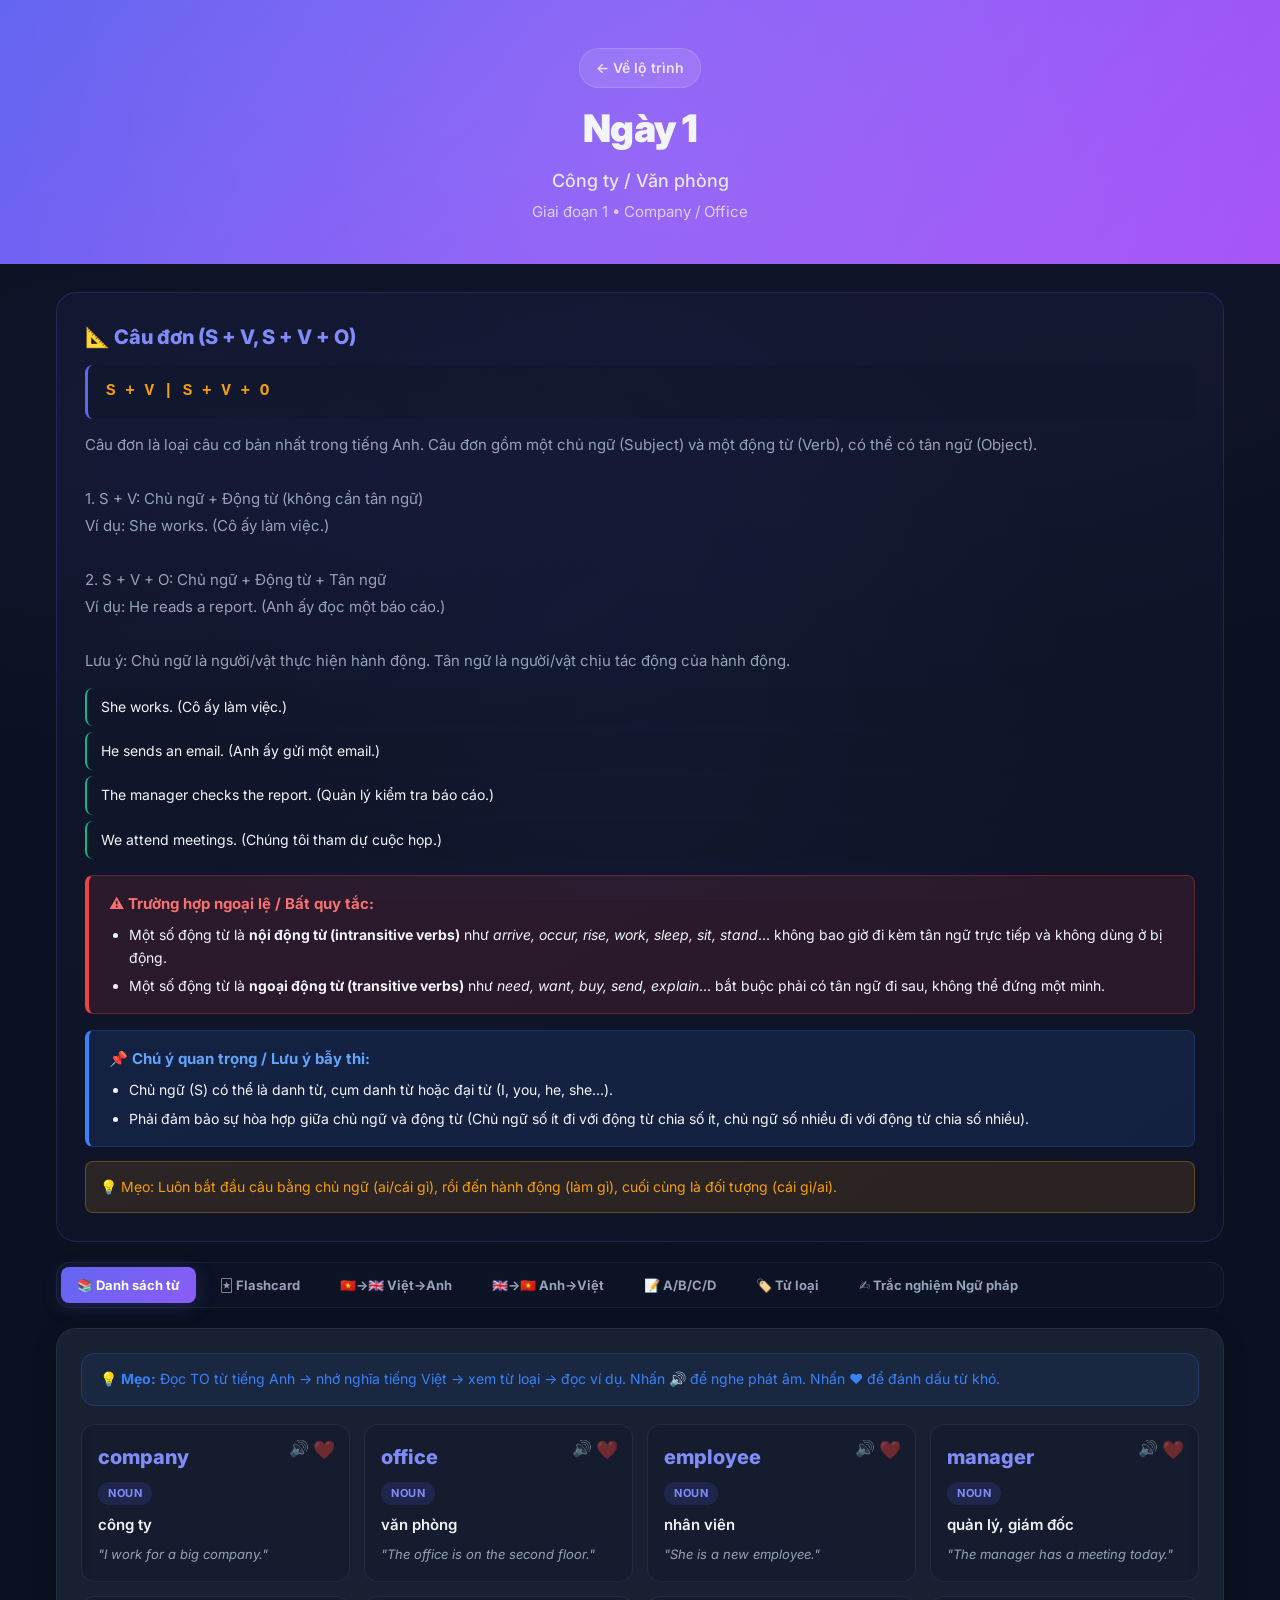
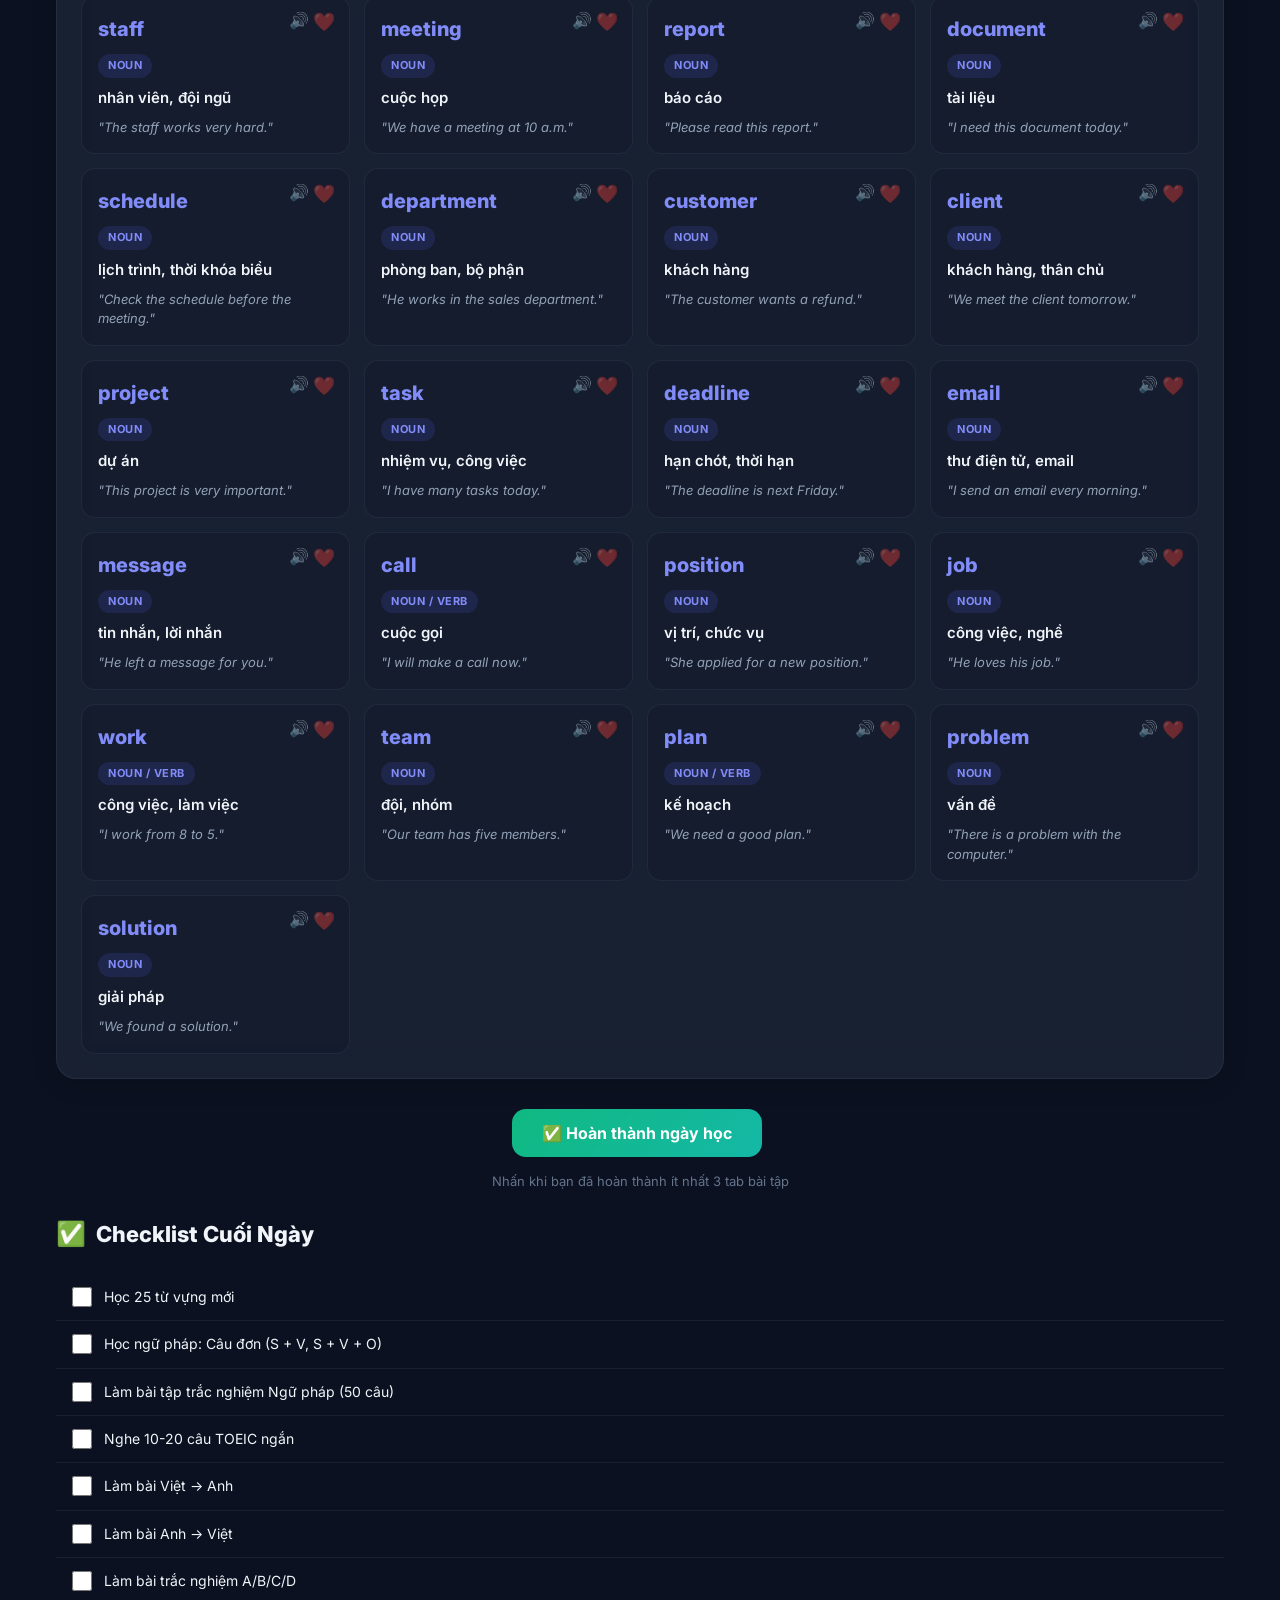
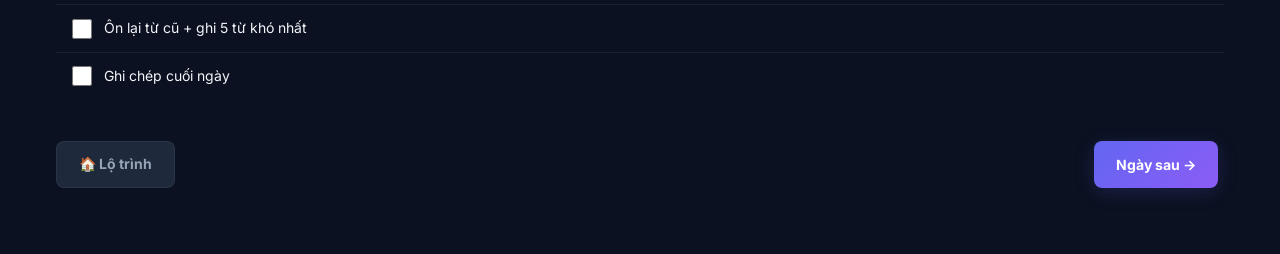
==== index.html @ 669fe0bb "Initial commit" ====
<!DOCTYPE html>
<html lang="vi">
<head>
  <meta charset="UTF-8">
  <meta name="viewport" content="width=device-width, initial-scale=1.0">
  <title>Lộ Trình Học Tiếng Anh 60 Ngày - TOEIC 450</title>
  <meta name="description" content="Hệ thống học tiếng Anh TOEIC 450 trong 60 ngày với kho từ khó, ôn tập bắt buộc, và lộ trình chi tiết">
  <link rel="stylesheet" href="style.css">
</head>
<body>
  <header class="header">
    <h1>🎯 Lộ Trình TOEIC 450</h1>
    <p>60 Ngày Chinh Phục Tiếng Anh</p>
    <div class="subtitle">Học ít - Lặp lại nhiều - Không bỏ ngày nào</div>
  </header>

  <div class="container">
    <!-- Stats -->
    <div class="stats-grid" id="statsGrid"></div>

    <!-- Review All Button -->
    <div class="text-center mb-lg" style="padding:8px 0 16px">
      <a href="review-all.html" class="btn btn-primary btn-lg" style="font-size:17px;padding:16px 36px;border-radius:var(--radius);text-decoration:none">
        📖 Ôn Tất Cả Từ Vựng Đã Học
      </a>
      <p class="text-muted mt-sm" style="font-size:13px">Ôn tập tổng hợp toàn bộ từ vựng từ mọi ngày</p>
    </div>

    <!-- Difficult Words Section -->
    <div id="difficultSection" class="difficult-section" style="display:none">
      <div class="section-title">
        <span class="icon">🔥</span>
        Kho Từ Khó Thuộc
        <span class="count" id="difficultCount">0</span>
        <button class="btn btn-warning btn-sm" onclick="openDifficultReview()" style="margin-left:auto">Ôn ngay</button>
      </div>
      <div class="difficult-grid" id="difficultGrid"></div>
    </div>

    <!-- Phase 1 -->
    <div class="phase-section" id="phase1">
      <div class="phase-header" onclick="togglePhase(1)">
        <span class="phase-badge">GĐ 1</span>
        <span class="phase-title">Vừa Code Vừa Xây Nền (17 ngày)</span>
        <span class="phase-progress" id="phase1Progress">0/17</span>
        <span id="phase1Arrow">▼</span>
      </div>
      <div class="day-grid" id="phase1Grid"></div>
    </div>

    <!-- Phase 2 -->
    <div class="phase-section" id="phase2">
      <div class="phase-header" onclick="togglePhase(2)">
        <span class="phase-badge phase-2">GĐ 2</span>
        <span class="phase-title">Viết Báo Cáo + Tăng Tốc (20 ngày)</span>
        <span class="phase-progress" id="phase2Progress">0/20</span>
        <span id="phase2Arrow">▼</span>
      </div>
      <div class="day-grid" id="phase2Grid" style="display:none"></div>
    </div>

    <!-- Phase 3 -->
    <div class="phase-section" id="phase3">
      <div class="phase-header" onclick="togglePhase(3)">
        <span class="phase-badge phase-3">GĐ 3</span>
        <span class="phase-title">Luyện Thi 450 (23 ngày)</span>
        <span class="phase-progress" id="phase3Progress">0/23</span>
        <span id="phase3Arrow">▼</span>
      </div>
      <div class="day-grid" id="phase3Grid" style="display:none"></div>
    </div>

    <!-- Schedule Quick View -->
    <div class="phase-section">
      <div class="section-title"><span class="icon">📋</span> Thời Gian Biểu Mẫu</div>
      <div class="schedule-box" id="scheduleBox">
        <div class="schedule-item"><span class="schedule-time">07:30 - 08:00</span><span class="schedule-task">☀️ Ôn 30 từ vựng cũ (đọc to, che nghĩa)</span></div>
        <div class="schedule-item"><span class="schedule-time">08:00 - 11:30</span><span class="schedule-task">💻 Code đồ án / Viết báo cáo</span></div>
        <div class="schedule-item"><span class="schedule-time">13:30 - 17:30</span><span class="schedule-task">💻 Code đồ án / Viết báo cáo</span></div>
        <div class="schedule-item"><span class="schedule-time">19:30 - 20:15</span><span class="schedule-task">📖 Học từ vựng mới + Ngữ pháp</span></div>
        <div class="schedule-item"><span class="schedule-time">20:15 - 21:00</span><span class="schedule-task">🎧 Nghe + Đọc TOEIC ngắn</span></div>
        <div class="schedule-item"><span class="schedule-time">21:00 - 21:30</span><span class="schedule-task">🐍 Học Python cơ bản</span></div>
        <div class="schedule-item"><span class="schedule-time">21:30 - 22:00</span><span class="schedule-task">📝 Ôn từ mới + Ghi chép cuối ngày</span></div>
      </div>
    </div>

    <!-- Tips -->
    <div class="phase-section">
      <div class="section-title"><span class="icon">💡</span> Phương Pháp Cho Người Khó Nhớ</div>
      <div class="glass-card">
        <div style="display:grid;grid-template-columns:repeat(auto-fit,minmax(250px,1fr));gap:16px">
          <div class="note">
            <b>📖 Học bằng 5 lần gặp</b><br>
            Ngày học → Sau 1 ngày → Sau 3 ngày → Sau 7 ngày → Sau 14 ngày
          </div>
          <div class="note warning">
            <b>📝 Vở 3 cột</b><br>
            Từ | Nghĩa | Câu ví dụ → Che nghĩa rồi tự nhớ
          </div>
          <div class="note success">
            <b>🗣️ Đọc to</b><br>
            Phải phát ra tiếng! Đọc nhỏ cũng được, nhưng đừng chỉ nhìn bằng mắt
          </div>
          <div class="note">
            <b>🎯 Không học lan man</b><br>
            Chỉ 1 nguồn từ vựng + 1 playlist ngữ pháp + 1 nguồn đề
          </div>
        </div>
      </div>
    </div>

    <!-- Footer -->
    <div class="text-center mt-lg" style="padding:32px 0">
      <p class="text-muted" style="font-size:14px">
        "Bạn không dở. Bạn chỉ cần học đúng cách." 💪
      </p>
      <p class="text-muted mt-sm" style="font-size:12px">
        Mỗi ngày đều đặn, 60 ngày sau bạn sẽ khác 🚀
      </p>
      <button class="btn btn-danger btn-sm mt-md" onclick="confirmReset()" style="opacity:0.5">
        🔄 Reset toàn bộ dữ liệu
      </button>
    </div>
  </div>

  <!-- Modal for difficult words review -->
  <div class="modal-overlay" id="diffModal">
    <div class="modal" style="max-width:600px">
      <h2>🔥 Ôn Từ Khó Thuộc</h2>
      <p style="margin-bottom: 16px;">Trả lời đúng để xóa từ khỏi kho từ khó (cần đúng 3 lần)</p>
      
      <!-- Progress and counters -->
      <div id="diffProgressContainer" style="display:none">
        <div class="progress"><div id="diffProgress" class="progress-bar"></div></div>
        <div class="abcd-progress-info" style="margin-top:8px; margin-bottom:16px">
          <span class="abcd-counter" id="diffCounter">Câu 1/1</span>
          <span class="abcd-score">
            <span class="score-correct" id="diffScoreOk">✓ 0</span>
            <span class="score-wrong" id="diffScoreNo">✗ 0</span>
          </span>
        </div>
      </div>

      <div id="diffModalContent"></div>
      <div id="diffModalResult" style="display:none" class="mt-md"></div>
    </div>
  </div>

  <script src="data.js"></script>
  <script src="storage.js"></script>
  <script>
  // ============================================
  // INDEX PAGE LOGIC
  // ============================================

  function init() {
    const params = new URLSearchParams(window.location.search);
    if (params.get('no_redirect') !== 'true') {
      const currentDay = Storage.getCurrentDay();
      window.location.href = `learn.html?day=${currentDay}`;
      return;
    }

    renderStats();
    renderDifficultWords();
    renderPhases();
  }

  // ---- STATS ----
  function renderStats() {
    const stats = Storage.getStats();
    const streak = Storage.getStreakData();
    document.getElementById('statsGrid').innerHTML = `
      <div class="stat-card">
        <div class="stat-icon">📚</div>
        <div class="stat-value">${stats.totalWordsLearned}</div>
        <div class="stat-label">Từ đã học</div>
      </div>
      <div class="stat-card">
        <div class="stat-icon">🔥</div>
        <div class="stat-value">${stats.difficultWordsCount}</div>
        <div class="stat-label">Từ khó thuộc</div>
      </div>
      <div class="stat-card">
        <div class="stat-icon">📅</div>
        <div class="stat-value">${stats.daysCompleted}/60</div>
        <div class="stat-label">Ngày hoàn thành</div>
      </div>
      <div class="stat-card">
        <div class="stat-icon">⚡</div>
        <div class="stat-value">${streak.current}</div>
        <div class="stat-label">Streak hiện tại</div>
      </div>
      <div class="stat-card">
        <div class="stat-icon">🏆</div>
        <div class="stat-value">${streak.best}</div>
        <div class="stat-label">Streak kỷ lục</div>
      </div>
      <div class="stat-card">
        <div class="stat-icon">📊</div>
        <div class="stat-value">${stats.progressPercent}%</div>
        <div class="stat-label">Tiến độ</div>
      </div>
    `;
  }

  // ---- DIFFICULT WORDS ----
  function renderDifficultWords() {
    const words = Storage.getDifficultWords();
    const section = document.getElementById('difficultSection');
    const grid = document.getElementById('difficultGrid');
    const count = document.getElementById('difficultCount');

    if (words.length === 0) {
      section.style.display = 'none';
      return;
    }

    section.style.display = 'block';
    count.textContent = words.length;
    grid.innerHTML = words.map(w => `
      <div class="difficult-card">
        <div class="difficult-word">${w.word}</div>
        <div class="difficult-meaning">${w.meaning}</div>
        <div class="difficult-day">Ngày ${w.day} • Ôn: ${w.reviewCount || 0} lần • Đúng: ${w.correctCount || 0}/3</div>
      </div>
    `).join('');
  }

  // ---- PHASES ----
  function renderPhases() {
    if (typeof DAYS_DATA === 'undefined') {
      document.getElementById('phase1Grid').innerHTML = '<div class="empty-state"><div class="icon">📦</div><p>Đang tải dữ liệu...</p></div>';
      return;
    }

    const phases = [
      { id: 1, start: 1, end: 17, gridId: 'phase1Grid', progressId: 'phase1Progress' },
      { id: 2, start: 18, end: 37, gridId: 'phase2Grid', progressId: 'phase2Progress' },
      { id: 3, start: 38, end: 60, gridId: 'phase3Grid', progressId: 'phase3Progress' }
    ];

    phases.forEach(phase => {
      const days = DAYS_DATA.filter(d => d.day >= phase.start && d.day <= phase.end);
      const completed = days.filter(d => Storage.isDayCompleted(d.day)).length;
      const total = phase.end - phase.start + 1;

      document.getElementById(phase.progressId).textContent = `${completed}/${total}`;

      const grid = document.getElementById(phase.gridId);
      grid.innerHTML = days.map(d => {
        const isCompleted = Storage.isDayCompleted(d.day);
        const isCurrent = Storage.getCurrentDay() === d.day;
        const isAccessible = Storage.isDayAccessible(d.day);
        const wordCount = (d.words || []).length;

        let cls = 'day-card';
        if (isCompleted) cls += ' completed';
        else if (isCurrent) cls += ' current';
        else if (!isAccessible) cls += ' locked';
        if (d.isReview) cls += ' review';

        const href = isAccessible ? `learn.html?day=${d.day}` : '#';

        return `
          <a class="${cls}" href="${href}" ${!isAccessible ? 'onclick="return false"' : ''}>
            <div class="day-number">Ngày ${d.day}</div>
            <div class="day-topic">${d.topic}</div>
            <div class="day-meta">
              ${d.isReview ? '<span>📝 Ôn tập</span>' : `<span>📚 ${wordCount} từ</span>`}
              ${isCompleted ? '<span>✅</span>' : isCurrent ? '<span>👉 Hiện tại</span>' : !isAccessible ? '<span>🔒</span>' : ''}
            </div>
          </a>
        `;
      }).join('');
    });
  }

  // ---- TOGGLE PHASE ----
  const phaseStates = { 1: true, 2: false, 3: false };
  function togglePhase(phase) {
    phaseStates[phase] = !phaseStates[phase];
    const grid = document.getElementById(`phase${phase}Grid`);
    const arrow = document.getElementById(`phase${phase}Arrow`);
    grid.style.display = phaseStates[phase] ? 'grid' : 'none';
    arrow.textContent = phaseStates[phase] ? '▲' : '▼';
  }

  // ---- DIFFICULT REVIEW MODAL ----
  let diffReviewWords = [];
  let diffIdx = 0;
  let diffOk = 0;
  let diffBad = [];
  let diffDone = false;

  function shuffleArray(a) {
    return [...a].sort(() => Math.random() - 0.5);
  }

  function openDifficultReview() {
    diffReviewWords = shuffleArray(Storage.getDifficultWords());
    if (diffReviewWords.length === 0) return;

    diffIdx = 0;
    diffOk = 0;
    diffBad = [];
    diffDone = false;

    document.getElementById('diffProgressContainer').style.display = 'block';
    document.getElementById('diffProgress').style.width = '0%';
    document.getElementById('diffCounter').textContent = `Câu 1/${diffReviewWords.length}`;
    document.getElementById('diffScoreOk').textContent = `✓ 0`;
    document.getElementById('diffScoreNo').textContent = `✗ 0`;

    document.getElementById('diffModal').classList.add('show');
    renderDiffQuestionSingle();
  }

  function renderDiffQuestionSingle() {
    const c = document.getElementById('diffModalContent');
    const t = diffReviewWords.length;

    // Update progress bar and counters
    document.getElementById('diffProgress').style.width = (diffIdx / t * 100) + '%';
    document.getElementById('diffCounter').textContent = `Câu ${Math.min(diffIdx + 1, t)}/${t}`;
    document.getElementById('diffScoreOk').textContent = `✓ ${diffOk}`;
    document.getElementById('diffScoreNo').textContent = `✗ ${diffBad.length}`;

    if (diffIdx >= t) {
      showDiffSummary();
      return;
    }

    const w = diffReviewWords[diffIdx];
    diffDone = false;

    c.innerHTML = `
      <div class="abcd-single-question">
        <div class="question">
          <div class="question-label" style="font-size: 13px; color: var(--text-secondary); margin-bottom: 4px;">Điền từ tiếng Anh:</div>
          <div class="big-prompt">${w.meaning}</div>
          <div class="small-hint">${w.type} • Ngày ${w.day}</div>
          <input type="text" id="diffInput" placeholder="Điền từ tiếng Anh..." autofocus
            onkeydown="if(event.key==='Enter') checkDiffSingle()" autocomplete="off"
            style="width: 100%; padding: 12px; border-radius: var(--radius); border: 1px solid var(--border); background: rgba(15, 23, 42, 0.3); color: var(--text); font-size: 16px; font-family: var(--font); margin-bottom: 12px;">
          <div class="btn-group" style="margin-top: 12px; display: flex; gap: 8px;">
            <button class="btn btn-primary" onclick="checkDiffSingle()">✅ Kiểm tra</button>
            <button class="btn btn-secondary btn-sm" onclick="skipDiffSingle()">⏭️ Bỏ qua</button>
            <button class="btn btn-secondary btn-sm" onclick="closeDiffModal()" style="margin-left: auto;">Đóng</button>
          </div>
          <div id="diffFb"></div>
        </div>
      </div>
    `;

    setTimeout(() => {
      const inp = document.getElementById('diffInput');
      if (inp) inp.focus();
    }, 100);
  }

  function checkDiffSingle() {
    if (diffDone) return;
    diffDone = true;

    const w = diffReviewWords[diffIdx];
    const inp = document.getElementById('diffInput');
    const fb = document.getElementById('diffFb');
    const ans = inp.value.trim().toLowerCase();

    if (ans === w.word.toLowerCase()) {
      diffOk++;
      fb.className = 'abcd-feedback-banner correct';
      fb.innerHTML = '🎉 Chính xác!';
      inp.style.borderColor = 'var(--success)';
      Storage.updateDifficultWordStats(w.word, true);
    } else {
      fb.className = 'abcd-feedback-banner wrong';
      fb.innerHTML = `❌ Chưa chính xác! Đáp án: <b>${w.word}</b>`;
      inp.style.borderColor = 'var(--error)';
      diffBad.push(w);
      Storage.updateDifficultWordStats(w.word, false);
    }

    inp.disabled = true;
    document.getElementById('diffScoreOk').textContent = `✓ ${diffOk}`;
    document.getElementById('diffScoreNo').textContent = `✗ ${diffBad.length}`;

    // Refresh homepage behind modal dynamically
    renderDifficultWords();
    renderStats();

    setTimeout(() => {
      diffIdx++;
      renderDiffQuestionSingle();
    }, 1500);
  }

  function skipDiffSingle() {
    if (diffDone) return;
    diffDone = true;

    const w = diffReviewWords[diffIdx];
    const inp = document.getElementById('diffInput');
    const fb = document.getElementById('diffFb');

    fb.className = 'abcd-feedback-banner wrong';
    fb.innerHTML = `⏭️ Đã bỏ qua. Đáp án: <b>${w.word}</b>`;
    if (inp) {
      inp.style.borderColor = 'var(--error)';
      inp.disabled = true;
    }
    diffBad.push(w);
    Storage.updateDifficultWordStats(w.word, false);

    document.getElementById('diffScoreNo').textContent = `✗ ${diffBad.length}`;

    // Refresh homepage behind modal dynamically
    renderDifficultWords();
    renderStats();

    setTimeout(() => {
      diffIdx++;
      renderDiffQuestionSingle();
    }, 1500);
  }

  function showDiffSummary() {
    document.getElementById('diffProgressContainer').style.display = 'none';
    const c = document.getElementById('diffModalContent');
    const t = diffReviewWords.length;
    const pct = Math.round((diffOk / t) * 100);

    let emoji = '🎉';
    let msg = 'Tuyệt vời! Bạn đã hoàn thành phần ôn tập từ khó.';
    if (pct < 50) {
      emoji = '😤';
      msg = 'Cần cố gắng hơn để nhớ các từ này!';
    } else if (pct < 80) {
      emoji = '💪';
      msg = 'Khá tốt, hãy tiếp tục ôn tập nhé!';
    }

    c.innerHTML = `
      <div class="quiz-summary">
        <div style="font-size:48px">${emoji}</div>
        <div class="quiz-summary-score">${pct}%</div>
        <div class="quiz-summary-label">${msg}</div>
        <div class="quiz-summary-stats">
          <div class="quiz-summary-stat correct"><div class="stat-num">${diffOk}</div><div class="stat-lbl">Đúng</div></div>
          <div class="quiz-summary-stat wrong"><div class="stat-num">${diffBad.length}</div><div class="stat-lbl">Sai</div></div>
          <div class="quiz-summary-stat total"><div class="stat-num">${t}</div><div class="stat-lbl">Tổng</div></div>
        </div>
        ${diffBad.length > 0 ? `
          <div class="quiz-wrong-list" style="max-height: 150px; overflow-y: auto; margin-bottom: 20px;">
            <div style="font-weight:800;margin-bottom:10px;color:var(--error-hover)">📝 Các từ trả lời sai:</div>
            ${diffBad.map(w => `
              <div class="wrong-item">
                <span class="wrong-word">${w.word}</span>
                <span class="wrong-meaning">${w.meaning}</span>
              </div>
            `).join('')}
          </div>` : ''}
        <div style="margin-top:24px">
          <button class="btn btn-primary" onclick="closeDiffModal()">Đóng</button>
        </div>
      </div>
    `;
  }

  function closeDiffModal() {
    document.getElementById('diffModal').classList.remove('show');
    // Final double check to sync stats
    renderDifficultWords();
    renderStats();
  }

  // ---- RESET ----
  function confirmReset() {
    if (confirm('⚠️ Bạn có chắc muốn xóa toàn bộ dữ liệu học tập? Hành động này không thể hoàn tác!')) {
      if (confirm('⚠️ Xác nhận lần cuối: XÓA TẤT CẢ dữ liệu?')) {
        Storage.resetAll();
        location.reload();
      }
    }
  }

  // Initialize
  init();
  </script>
</body>
</html>
---- style.css ----
@import url('https://fonts.googleapis.com/css2?family=Inter:wght@400;500;600;700;800;900&display=swap');

:root {
  --bg-body: #0b1120;
  --bg-primary: #0f172a;
  --bg-card: rgba(30, 41, 59, 0.7);
  --bg-card-solid: #1e293b;
  --bg-input: rgba(15, 23, 42, 0.8);
  --bg-hover: rgba(255, 255, 255, 0.06);
  --border: rgba(148, 163, 184, 0.1);
  --border-hover: rgba(148, 163, 184, 0.2);
  --border-accent: rgba(99, 102, 241, 0.4);

  --text: #f1f5f9;
  --text-secondary: #94a3b8;
  --text-muted: #64748b;
  --text-inverse: #0f172a;

  --accent: #6366f1;
  --accent-hover: #818cf8;
  --accent-dark: #4f46e5;
  --accent-gradient: linear-gradient(135deg, #6366f1, #8b5cf6);
  --accent-gradient-wide: linear-gradient(135deg, #6366f1, #8b5cf6, #a855f7);
  --accent-glow: 0 4px 24px rgba(99, 102, 241, 0.3);

  --success: #10b981;
  --success-hover: #34d399;
  --success-bg: rgba(16, 185, 129, 0.12);
  --success-border: rgba(16, 185, 129, 0.3);
  --error: #ef4444;
  --error-hover: #f87171;
  --error-bg: rgba(239, 68, 68, 0.12);
  --error-border: rgba(239, 68, 68, 0.3);
  --warning: #f59e0b;
  --warning-bg: rgba(245, 158, 11, 0.12);
  --warning-border: rgba(245, 158, 11, 0.3);
  --info: #3b82f6;
  --info-bg: rgba(59, 130, 246, 0.12);

  --locked: #475569;
  --locked-bg: rgba(71, 85, 105, 0.2);

  --radius: 14px;
  --radius-sm: 8px;
  --radius-lg: 20px;
  --radius-xl: 28px;
  --radius-full: 999px;

  --shadow: 0 4px 24px rgba(0, 0, 0, 0.15);
  --shadow-lg: 0 8px 40px rgba(0, 0, 0, 0.25);
  --shadow-accent: 0 4px 20px rgba(99, 102, 241, 0.2);

  --transition: 0.3s cubic-bezier(0.4, 0, 0.2, 1);
  --transition-fast: 0.15s ease;
  --font: 'Inter', system-ui, -apple-system, 'Segoe UI', Roboto, sans-serif;
}

*, *::before, *::after { box-sizing: border-box; margin: 0; padding: 0; }
html { scroll-behavior: smooth; }

body {
  font-family: var(--font);
  background: var(--bg-body);
  background-image:
    radial-gradient(ellipse at 20% 50%, rgba(99, 102, 241, 0.06), transparent 50%),
    radial-gradient(ellipse at 80% 20%, rgba(139, 92, 246, 0.05), transparent 50%),
    radial-gradient(ellipse at 50% 80%, rgba(59, 130, 246, 0.04), transparent 50%);
  background-attachment: fixed;
  color: var(--text);
  line-height: 1.6;
  min-height: 100vh;
  -webkit-font-smoothing: antialiased;
  -moz-osx-font-smoothing: grayscale;
}

a { color: var(--accent-hover); text-decoration: none; transition: var(--transition); }
a:hover { color: var(--accent); }

/* ============================== */
/*            HEADER              */
/* ============================== */
.header {
  background: var(--accent-gradient-wide);
  padding: 48px 20px 40px;
  text-align: center;
  position: relative;
  overflow: hidden;
}
.header::before {
  content: '';
  position: absolute;
  top: -60%;
  left: -30%;
  width: 160%;
  height: 220%;
  background: radial-gradient(circle, rgba(255,255,255,0.08) 0%, transparent 60%);
  animation: headerGlow 10s ease-in-out infinite;
}
@keyframes headerGlow {
  0%, 100% { transform: translate(-20%, -20%) scale(1); }
  50% { transform: translate(10%, 10%) scale(1.1); }
}
.header h1 {
  font-size: clamp(24px, 5vw, 38px);
  font-weight: 900;
  margin-bottom: 8px;
  position: relative;
  letter-spacing: -0.5px;
}
.header p {
  font-size: clamp(14px, 3vw, 18px);
  opacity: 0.9;
  position: relative;
  font-weight: 500;
}
.header .subtitle {
  font-size: clamp(12px, 2.5vw, 15px);
  opacity: 0.75;
  margin-top: 4px;
  position: relative;
}
.header-nav {
  position: relative;
  margin-top: 16px;
  display: flex;
  gap: 10px;
  justify-content: center;
  flex-wrap: wrap;
}
.header-nav a {
  color: white;
  background: rgba(255,255,255,0.15);
  padding: 8px 18px;
  border-radius: var(--radius-full);
  font-size: 14px;
  font-weight: 600;
  backdrop-filter: blur(10px);
  border: 1px solid rgba(255,255,255,0.2);
  transition: var(--transition);
}
.header-nav a:hover {
  background: rgba(255,255,255,0.25);
  transform: translateY(-1px);
}

/* ============================== */
/*           CONTAINER            */
/* ============================== */
.container {
  max-width: 1200px;
  margin: 0 auto;
  padding: 28px 16px;
}

/* ============================== */
/*          SECTION TITLE         */
/* ============================== */
.section-title {
  font-size: 22px;
  font-weight: 800;
  margin-bottom: 20px;
  display: flex;
  align-items: center;
  gap: 10px;
}
.section-title .icon { font-size: 24px; }
.section-title .count {
  background: var(--accent-gradient);
  color: white;
  font-size: 13px;
  padding: 3px 10px;
  border-radius: var(--radius-full);
  font-weight: 700;
}

/* ============================== */
/*         STATS GRID             */
/* ============================== */
.stats-grid {
  display: grid;
  grid-template-columns: repeat(auto-fit, minmax(180px, 1fr));
  gap: 14px;
  margin-bottom: 32px;
  animation: fadeInUp 0.5s ease;
}
.stat-card {
  background: var(--bg-card);
  backdrop-filter: blur(20px);
  border: 1px solid var(--border);
  border-radius: var(--radius);
  padding: 22px 16px;
  text-align: center;
  transition: var(--transition);
  position: relative;
  overflow: hidden;
}
.stat-card::before {
  content: '';
  position: absolute;
  top: 0; left: 0; right: 0;
  height: 3px;
  background: var(--accent-gradient);
  opacity: 0;
  transition: var(--transition);
}
.stat-card:hover {
  transform: translateY(-3px);
  border-color: var(--border-accent);
  box-shadow: var(--shadow-accent);
}
.stat-card:hover::before { opacity: 1; }
.stat-icon { font-size: 28px; margin-bottom: 8px; }
.stat-value {
  font-size: 30px;
  font-weight: 900;
  background: var(--accent-gradient);
  -webkit-background-clip: text;
  -webkit-text-fill-color: transparent;
  background-clip: text;
  line-height: 1.2;
}
.stat-label {
  font-size: 12px;
  color: var(--text-secondary);
  margin-top: 4px;
  text-transform: uppercase;
  letter-spacing: 1.2px;
  font-weight: 600;
}

/* ============================== */
/*        PHASE SECTIONS          */
/* ============================== */
.phase-section {
  margin-bottom: 36px;
  animation: fadeInUp 0.6s ease;
}
.phase-header {
  display: flex;
  align-items: center;
  gap: 14px;
  margin-bottom: 18px;
  padding: 16px 20px;
  background: var(--bg-card);
  border: 1px solid var(--border);
  border-radius: var(--radius);
  cursor: pointer;
  transition: var(--transition);
}
.phase-header:hover {
  border-color: var(--border-hover);
  background: var(--bg-hover);
}
.phase-badge {
  background: var(--accent-gradient);
  color: white;
  padding: 6px 14px;
  border-radius: var(--radius-full);
  font-size: 13px;
  font-weight: 800;
  white-space: nowrap;
}
.phase-badge.phase-2 { background: linear-gradient(135deg, #f59e0b, #f97316); }
.phase-badge.phase-3 { background: linear-gradient(135deg, #10b981, #14b8a6); }
.phase-title { font-weight: 700; font-size: 16px; flex: 1; }
.phase-progress {
  font-size: 13px;
  color: var(--text-secondary);
  font-weight: 600;
}

/* ============================== */
/*          DAY GRID              */
/* ============================== */
.day-grid {
  display: grid;
  grid-template-columns: repeat(auto-fill, minmax(155px, 1fr));
  gap: 12px;
}
.day-card {
  background: var(--bg-card);
  border: 1px solid var(--border);
  border-radius: var(--radius);
  padding: 16px;
  cursor: pointer;
  transition: var(--transition);
  position: relative;
  overflow: hidden;
  text-decoration: none;
  color: var(--text);
  display: block;
}
.day-card:hover {
  transform: translateY(-3px);
  border-color: var(--border-accent);
  box-shadow: var(--shadow-accent);
}
.day-card.completed {
  border-color: var(--success-border);
}
.day-card.completed::after {
  content: '✓';
  position: absolute;
  top: 8px;
  right: 10px;
  color: var(--success);
  font-size: 18px;
  font-weight: 900;
}
.day-card.current {
  border-color: var(--accent);
  box-shadow: var(--accent-glow);
  animation: pulseGlow 2s ease-in-out infinite;
}
@keyframes pulseGlow {
  0%, 100% { box-shadow: 0 4px 20px rgba(99, 102, 241, 0.2); }
  50% { box-shadow: 0 4px 30px rgba(99, 102, 241, 0.4); }
}
.day-card.locked {
  opacity: 0.45;
  cursor: not-allowed;
  pointer-events: none;
}
.day-card.review { border-left: 3px solid var(--warning); }
.day-number {
  font-size: 13px;
  font-weight: 800;
  color: var(--accent-hover);
  margin-bottom: 6px;
}
.day-topic {
  font-size: 13px;
  font-weight: 600;
  color: var(--text);
  margin-bottom: 8px;
  line-height: 1.3;
  display: -webkit-box;
  -webkit-line-clamp: 2;
  -webkit-box-orient: vertical;
  overflow: hidden;
}
.day-meta {
  font-size: 11px;
  color: var(--text-muted);
  display: flex;
  gap: 8px;
  flex-wrap: wrap;
}
.day-meta span {
  background: rgba(255,255,255,0.05);
  padding: 2px 7px;
  border-radius: var(--radius-full);
}

/* ============================== */
/*      DIFFICULT WORDS           */
/* ============================== */
.difficult-section {
  margin-bottom: 36px;
  animation: fadeInUp 0.7s ease;
}
.difficult-grid {
  display: grid;
  grid-template-columns: repeat(auto-fill, minmax(200px, 1fr));
  gap: 12px;
}
.difficult-card {
  background: var(--bg-card);
  border: 1px solid var(--error-border);
  border-radius: var(--radius);
  padding: 14px;
  transition: var(--transition);
}
.difficult-card:hover {
  transform: translateY(-2px);
  box-shadow: 0 4px 16px rgba(239, 68, 68, 0.15);
}
.difficult-word {
  font-size: 18px;
  font-weight: 800;
  color: var(--error-hover);
  margin-bottom: 4px;
}
.difficult-meaning {
  font-size: 14px;
  color: var(--text-secondary);
}
.difficult-day {
  font-size: 11px;
  color: var(--text-muted);
  margin-top: 6px;
}

/* ============================== */
/*           TABS                 */
/* ============================== */
.tabs {
  display: flex;
  gap: 8px;
  flex-wrap: wrap;
  margin-bottom: 20px;
  padding: 4px;
  background: rgba(15, 23, 42, 0.5);
  border-radius: var(--radius);
  border: 1px solid var(--border);
}
.tab-btn {
  border: 0;
  padding: 10px 16px;
  border-radius: var(--radius-sm);
  background: transparent;
  cursor: pointer;
  font-weight: 700;
  font-size: 13px;
  color: var(--text-secondary);
  transition: var(--transition);
  font-family: var(--font);
  white-space: nowrap;
}
.tab-btn:hover {
  color: var(--text);
  background: var(--bg-hover);
}
.tab-btn.active {
  background: var(--accent-gradient);
  color: white;
  box-shadow: var(--shadow-accent);
}
.tab-btn.locked {
  opacity: 0.4;
  cursor: not-allowed;
}

/* ============================== */
/*          SECTIONS              */
/* ============================== */
.section {
  display: none;
  background: var(--bg-card);
  backdrop-filter: blur(20px);
  padding: 24px;
  border-radius: var(--radius-lg);
  border: 1px solid var(--border);
  box-shadow: var(--shadow);
  margin-bottom: 20px;
  animation: fadeIn 0.3s ease;
}
.section.active { display: block; }

/* ============================== */
/*        WORD GRID               */
/* ============================== */
.word-grid {
  display: grid;
  grid-template-columns: repeat(auto-fill, minmax(220px, 1fr));
  gap: 14px;
}
.word-card {
  background: rgba(15, 23, 42, 0.4);
  border: 1px solid var(--border);
  border-radius: var(--radius);
  padding: 16px;
  transition: var(--transition);
  position: relative;
}
.word-card:hover {
  transform: translateY(-2px);
  border-color: var(--border-hover);
  box-shadow: var(--shadow);
}
.word-card .word {
  font-size: 20px;
  font-weight: 800;
  color: var(--accent-hover);
  margin-bottom: 6px;
}
.word-card .type-badge {
  display: inline-block;
  background: rgba(99, 102, 241, 0.15);
  color: var(--accent-hover);
  padding: 3px 10px;
  border-radius: var(--radius-full);
  font-size: 11px;
  font-weight: 700;
  margin-bottom: 8px;
  text-transform: uppercase;
  letter-spacing: 0.5px;
}
.word-card .meaning {
  font-size: 15px;
  color: var(--text);
  margin-bottom: 8px;
  font-weight: 600;
}
.word-card .example {
  font-size: 13px;
  color: var(--text-secondary);
  font-style: italic;
  line-height: 1.5;
}
.word-card .mark-difficult {
  position: absolute;
  top: 10px;
  right: 10px;
  background: none;
  border: none;
  font-size: 18px;
  cursor: pointer;
  opacity: 0.4;
  transition: var(--transition);
  padding: 4px;
}
.word-card .mark-difficult:hover { opacity: 1; }
.word-card .mark-difficult.marked {
  opacity: 1;
  color: var(--error);
  animation: heartBeat 0.4s ease;
}
@keyframes heartBeat {
  0% { transform: scale(1); }
  30% { transform: scale(1.3); }
  60% { transform: scale(0.9); }
  100% { transform: scale(1); }
}

/* Speak Button (TTS) */
.speak-btn {
  position: absolute;
  top: 10px;
  right: 36px;
  background: none;
  border: none;
  font-size: 16px;
  cursor: pointer;
  opacity: 0.5;
  transition: var(--transition);
  padding: 4px;
  z-index: 1;
}
.speak-btn:hover {
  opacity: 1;
  transform: scale(1.15);
}
.speak-btn:active {
  transform: scale(0.95);
}
.speak-btn-lg {
  position: absolute;
  top: 16px;
  right: 16px;
  font-size: 24px;
  opacity: 0.6;
  z-index: 2;
}
.speak-btn-lg:hover {
  opacity: 1;
}

/* ============================== */
/*       FLASHCARD                */
/* ============================== */
.flashcard-container {
  text-align: center;
  perspective: 1000px;
}
.flashcard {
  min-height: 260px;
  display: flex;
  flex-direction: column;
  justify-content: center;
  align-items: center;
  padding: 40px 24px;
  background: linear-gradient(145deg, rgba(99, 102, 241, 0.08), rgba(139, 92, 246, 0.05));
  border: 1px solid var(--border);
  border-radius: var(--radius-lg);
  margin-bottom: 16px;
  transition: var(--transition);
}
.flash-word {
  font-size: clamp(32px, 8vw, 48px);
  font-weight: 900;
  background: var(--accent-gradient);
  -webkit-background-clip: text;
  -webkit-text-fill-color: transparent;
  background-clip: text;
  margin-bottom: 16px;
}
.flash-meaning {
  font-size: clamp(20px, 5vw, 28px);
  color: var(--text);
  margin-bottom: 10px;
  display: none;
  animation: fadeIn 0.3s ease;
  font-weight: 700;
}
.flash-info {
  color: var(--text-secondary);
  font-size: 16px;
  display: none;
  animation: fadeIn 0.3s ease;
  font-style: italic;
}
.flash-counter {
  font-size: 14px;
  color: var(--text-muted);
  margin-bottom: 12px;
  font-weight: 600;
}

/* ============================== */
/*         QUIZ / QUESTION        */
/* ============================== */
.question {
  background: rgba(15, 23, 42, 0.4);
  border: 1px solid var(--border);
  border-radius: var(--radius);
  padding: 18px;
  margin-bottom: 14px;
  transition: var(--transition);
}
.question:hover { border-color: var(--border-hover); }
.question-label {
  font-size: 14px;
  color: var(--text-secondary);
  font-weight: 600;
  margin-bottom: 6px;
}
.question .big-prompt {
  font-size: 20px;
  font-weight: 800;
  color: var(--text);
  margin: 8px 0;
}
.question .small-hint {
  font-size: 13px;
  color: var(--text-muted);
  margin-bottom: 10px;
}

input[type="text"], select {
  width: 100%;
  padding: 12px 16px;
  background: var(--bg-input);
  border: 1px solid var(--border);
  border-radius: var(--radius-sm);
  color: var(--text);
  font-size: 15px;
  font-family: var(--font);
  transition: var(--transition);
  outline: none;
}
input[type="text"]:focus, select:focus {
  border-color: var(--accent);
  box-shadow: 0 0 0 3px rgba(99, 102, 241, 0.15);
}
input[type="text"]::placeholder {
  color: var(--text-muted);
}

.feedback { margin-top: 8px; font-weight: 700; font-size: 14px; }
.feedback.correct { color: var(--success); }
.feedback.wrong { color: var(--error); }

/* ============================== */
/*        OPTION (ABCD)           */
/* ============================== */
.option {
  display: flex;
  align-items: center;
  gap: 10px;
  border: 1px solid var(--border);
  border-radius: var(--radius-sm);
  padding: 12px 14px;
  margin: 8px 0;
  background: rgba(15, 23, 42, 0.3);
  cursor: pointer;
  transition: var(--transition);
  font-size: 14px;
  color: var(--text);
}
.option:hover {
  background: var(--bg-hover);
  border-color: var(--border-hover);
}
.option input[type="radio"] {
  width: 18px;
  height: 18px;
  accent-color: var(--accent);
  cursor: pointer;
}
.option.selected {
  border-color: var(--accent);
  background: rgba(99, 102, 241, 0.08);
}

/* ============================== */
/*           BUTTONS              */
/* ============================== */
.btn {
  border: 0;
  padding: 11px 22px;
  border-radius: var(--radius-sm);
  cursor: pointer;
  font-weight: 700;
  font-size: 14px;
  font-family: var(--font);
  transition: var(--transition);
  display: inline-flex;
  align-items: center;
  gap: 8px;
  margin: 6px 6px 6px 0;
}
.btn:active { transform: scale(0.97); }
.btn-primary {
  background: var(--accent-gradient);
  color: white;
  box-shadow: var(--shadow-accent);
}
.btn-primary:hover {
  box-shadow: var(--accent-glow);
  transform: translateY(-1px);
}
.btn-success {
  background: linear-gradient(135deg, #10b981, #14b8a6);
  color: white;
}
.btn-success:hover { transform: translateY(-1px); box-shadow: 0 4px 16px rgba(16, 185, 129, 0.3); }
.btn-secondary {
  background: var(--bg-card-solid);
  color: var(--text-secondary);
  border: 1px solid var(--border);
}
.btn-secondary:hover { color: var(--text); border-color: var(--border-hover); }
.btn-warning {
  background: linear-gradient(135deg, #f59e0b, #f97316);
  color: white;
}
.btn-danger {
  background: linear-gradient(135deg, #ef4444, #dc2626);
  color: white;
}
.btn-lg { padding: 14px 30px; font-size: 16px; border-radius: var(--radius); }
.btn-sm { padding: 7px 14px; font-size: 12px; }
.btn-block { width: 100%; justify-content: center; }

.btn-group {
  display: flex;
  gap: 8px;
  flex-wrap: wrap;
  margin-top: 16px;
}

/* ============================== */
/*       PROGRESS BAR             */
/* ============================== */
.progress {
  background: rgba(255, 255, 255, 0.06);
  border-radius: var(--radius-full);
  height: 12px;
  overflow: hidden;
  margin: 12px 0;
  border: 1px solid var(--border);
}
.progress-bar {
  height: 100%;
  width: 0;
  background: var(--accent-gradient);
  border-radius: var(--radius-full);
  transition: width 0.6s cubic-bezier(0.4, 0, 0.2, 1);
  position: relative;
}
.progress-bar::after {
  content: '';
  position: absolute;
  top: 0; left: 0; right: 0; bottom: 0;
  background: linear-gradient(90deg, transparent, rgba(255,255,255,0.2), transparent);
  animation: shimmer 2s infinite;
}
@keyframes shimmer {
  0% { transform: translateX(-100%); }
  100% { transform: translateX(100%); }
}
.progress-bar.success { background: linear-gradient(90deg, #10b981, #14b8a6); }
.progress-bar.warning { background: linear-gradient(90deg, #f59e0b, #f97316); }
.progress-text {
  font-size: 13px;
  color: var(--text-secondary);
  font-weight: 600;
  margin-bottom: 6px;
}

/* ============================== */
/*       GATE SYSTEM              */
/* ============================== */
.gate-container {
  margin-bottom: 28px;
}
.gate-steps {
  display: flex;
  gap: 0;
  margin-bottom: 20px;
  background: rgba(15, 23, 42, 0.5);
  border-radius: var(--radius);
  overflow: hidden;
  border: 1px solid var(--border);
}
.gate-step {
  flex: 1;
  padding: 14px 16px;
  text-align: center;
  font-size: 13px;
  font-weight: 700;
  color: var(--text-muted);
  position: relative;
  transition: var(--transition);
}
.gate-step.active {
  background: rgba(99, 102, 241, 0.1);
  color: var(--accent-hover);
}
.gate-step.completed {
  background: var(--success-bg);
  color: var(--success);
}
.gate-step .step-icon {
  font-size: 20px;
  display: block;
  margin-bottom: 4px;
}
.gate-step .step-label { font-size: 12px; }

.gate-content {
  background: var(--bg-card);
  border: 1px solid var(--border);
  border-radius: var(--radius-lg);
  padding: 28px;
  text-align: center;
}
.gate-title {
  font-size: 20px;
  font-weight: 800;
  margin-bottom: 8px;
}
.gate-desc {
  color: var(--text-secondary);
  margin-bottom: 20px;
  font-size: 15px;
}
.gate-quiz { text-align: left; }
.gate-result {
  margin-top: 16px;
  padding: 16px;
  border-radius: var(--radius);
  font-weight: 700;
  font-size: 16px;
}
.gate-result.pass {
  background: var(--success-bg);
  color: var(--success);
  border: 1px solid var(--success-border);
}
.gate-result.fail {
  background: var(--error-bg);
  color: var(--error);
  border: 1px solid var(--error-border);
}

/* ============================== */
/*          RESULT BOX            */
/* ============================== */
.result {
  margin-top: 16px;
  padding: 16px 20px;
  border-radius: var(--radius);
  font-weight: 700;
  line-height: 1.7;
  background: rgba(99, 102, 241, 0.08);
  border: 1px solid var(--border);
  animation: fadeIn 0.3s ease;
}

/* ============================== */
/*         GRAMMAR BOX            */
/* ============================== */
.grammar-box {
  background: linear-gradient(145deg, rgba(99, 102, 241, 0.06), rgba(139, 92, 246, 0.03));
  border: 1px solid rgba(99, 102, 241, 0.2);
  border-radius: var(--radius-lg);
  padding: 28px;
  margin-bottom: 20px;
}
.grammar-title {
  font-size: 20px;
  font-weight: 800;
  margin-bottom: 12px;
  color: var(--accent-hover);
}
.grammar-structure {
  background: rgba(15, 23, 42, 0.5);
  padding: 14px 18px;
  border-radius: var(--radius-sm);
  font-family: 'Fira Code', 'Consolas', monospace;
  font-size: 16px;
  font-weight: 700;
  color: var(--warning);
  margin: 12px 0;
  border-left: 3px solid var(--accent);
}
.grammar-explanation {
  color: var(--text-secondary);
  line-height: 1.8;
  margin-bottom: 14px;
  font-size: 15px;
}
.grammar-examples {
  list-style: none;
  padding: 0;
}
.grammar-examples li {
  padding: 8px 14px;
  margin: 6px 0;
  background: rgba(15, 23, 42, 0.3);
  border-radius: var(--radius-sm);
  font-size: 14px;
  color: var(--text);
  border-left: 2px solid var(--success);
}
.grammar-tip {
  background: var(--warning-bg);
  border: 1px solid var(--warning-border);
  border-radius: var(--radius-sm);
  padding: 14px;
  margin-top: 14px;
  font-size: 14px;
  color: var(--warning);
  line-height: 1.6;
}
.grammar-tip::before {
  content: '💡 ';
}

/* Grammar Alert Blocks (Exceptions & Notes) */
.grammar-alert {
  border-radius: var(--radius-sm);
  padding: 16px 20px;
  margin-top: 16px;
  line-height: 1.6;
}
.grammar-alert-danger {
  background: var(--error-bg);
  border: 1px solid var(--error-border);
  border-left: 4px solid var(--error);
}
.grammar-alert-info {
  background: var(--info-bg);
  border: 1px solid rgba(59, 130, 246, 0.2);
  border-left: 4px solid var(--info);
}
.grammar-alert-title {
  font-size: 15px;
  font-weight: 700;
  margin-bottom: 8px;
}
.grammar-alert-danger .grammar-alert-title {
  color: var(--error-hover);
}
.grammar-alert-info .grammar-alert-title {
  color: #60a5fa; /* A slightly brighter blue for dark mode readability */
}
.grammar-alert-list {
  padding-left: 20px;
  margin: 0;
}
.grammar-alert-list li {
  font-size: 14px;
  margin-bottom: 6px;
  color: var(--text);
}
.grammar-alert-list li:last-child {
  margin-bottom: 0;
}


/* ============================== */
/*         SCHEDULE BOX           */
/* ============================== */
.schedule-box {
  background: var(--bg-card);
  border: 1px solid var(--border);
  border-radius: var(--radius);
  overflow: hidden;
}
.schedule-item {
  display: flex;
  align-items: center;
  gap: 14px;
  padding: 14px 18px;
  border-bottom: 1px solid var(--border);
  transition: var(--transition);
}
.schedule-item:last-child { border-bottom: 0; }
.schedule-item:hover { background: var(--bg-hover); }
.schedule-time {
  font-size: 13px;
  font-weight: 800;
  color: var(--accent-hover);
  white-space: nowrap;
  min-width: 100px;
  font-family: 'Fira Code', 'Consolas', monospace;
}
.schedule-task {
  font-size: 14px;
  color: var(--text);
  flex: 1;
}

/* ============================== */
/*         CHECKLIST              */
/* ============================== */
.checklist { list-style: none; padding: 0; }
.checklist li {
  display: flex;
  align-items: center;
  gap: 12px;
  padding: 12px 16px;
  border-bottom: 1px solid var(--border);
  font-size: 14px;
  transition: var(--transition);
}
.checklist li:last-child { border-bottom: 0; }
.checklist li:hover { background: var(--bg-hover); }
.checklist input[type="checkbox"] {
  width: 20px;
  height: 20px;
  accent-color: var(--accent);
  cursor: pointer;
}
.checklist label {
  cursor: pointer;
  flex: 1;
}
.checklist .checked { text-decoration: line-through; color: var(--text-muted); }

/* ============================== */
/*          NOTE / TIP            */
/* ============================== */
.note {
  background: rgba(59, 130, 246, 0.08);
  border: 1px solid rgba(59, 130, 246, 0.2);
  border-radius: var(--radius);
  padding: 14px 18px;
  margin-bottom: 18px;
  font-size: 14px;
  color: var(--info);
  line-height: 1.6;
}
.note.warning {
  background: var(--warning-bg);
  border-color: var(--warning-border);
  color: var(--warning);
}
.note.success {
  background: var(--success-bg);
  border-color: var(--success-border);
  color: var(--success);
}
.note.error {
  background: var(--error-bg);
  border-color: var(--error-border);
  color: var(--error);
}

/* ============================== */
/*        MODE BOX (ABCD)         */
/* ============================== */
.mode-box {
  display: flex;
  gap: 10px;
  flex-wrap: wrap;
  margin-bottom: 16px;
}
.mode-box label {
  background: rgba(15, 23, 42, 0.5);
  border: 1px solid var(--border);
  border-radius: var(--radius-sm);
  padding: 10px 14px;
  cursor: pointer;
  font-size: 13px;
  font-weight: 600;
  color: var(--text-secondary);
  transition: var(--transition);
  display: flex;
  align-items: center;
  gap: 8px;
}
.mode-box label:hover { border-color: var(--border-hover); color: var(--text); }
.mode-box input[type="radio"] {
  width: auto;
  accent-color: var(--accent);
}

/* ============================== */
/*          BADGE                 */
/* ============================== */
.badge {
  display: inline-flex;
  align-items: center;
  gap: 4px;
  padding: 3px 10px;
  border-radius: var(--radius-full);
  font-size: 11px;
  font-weight: 700;
  text-transform: uppercase;
  letter-spacing: 0.5px;
}
.badge-success { background: var(--success-bg); color: var(--success); border: 1px solid var(--success-border); }
.badge-warning { background: var(--warning-bg); color: var(--warning); border: 1px solid var(--warning-border); }
.badge-error { background: var(--error-bg); color: var(--error); border: 1px solid var(--error-border); }
.badge-info { background: var(--info-bg); color: var(--info); }
.badge-locked { background: var(--locked-bg); color: var(--locked); }

/* ============================== */
/*          MODAL                 */
/* ============================== */
.modal-overlay {
  position: fixed;
  inset: 0;
  background: rgba(0, 0, 0, 0.6);
  backdrop-filter: blur(4px);
  display: none;
  justify-content: center;
  align-items: center;
  z-index: 1000;
  padding: 20px;
  animation: fadeIn 0.2s ease;
}
.modal-overlay.show { display: flex; }
.modal {
  background: var(--bg-card-solid);
  border: 1px solid var(--border);
  border-radius: var(--radius-lg);
  padding: 32px;
  max-width: 500px;
  width: 100%;
  box-shadow: var(--shadow-lg);
  animation: slideUp 0.3s ease;
}
.modal h2 { margin-bottom: 12px; }
.modal p { color: var(--text-secondary); margin-bottom: 20px; }

/* ============================== */
/*      EMPTY STATE               */
/* ============================== */
.empty-state {
  text-align: center;
  padding: 48px 20px;
  color: var(--text-muted);
}
.empty-state .icon { font-size: 48px; margin-bottom: 12px; opacity: 0.5; }
.empty-state p { font-size: 15px; }

/* ============================== */
/*        BACK BUTTON             */
/* ============================== */
.back-btn {
  display: inline-flex;
  align-items: center;
  gap: 8px;
  color: rgba(255,255,255,0.8);
  font-weight: 600;
  font-size: 14px;
  padding: 8px 16px;
  border-radius: var(--radius-full);
  background: rgba(255,255,255,0.1);
  border: 1px solid rgba(255,255,255,0.15);
  position: relative;
  z-index: 1;
  transition: var(--transition);
  text-decoration: none;
  margin-bottom: 10px;
}
.back-btn:hover { background: rgba(255,255,255,0.2); color: white; }

/* ============================== */
/*        ANIMATIONS              */
/* ============================== */
@keyframes fadeIn {
  from { opacity: 0; }
  to { opacity: 1; }
}
@keyframes fadeInUp {
  from { opacity: 0; transform: translateY(16px); }
  to { opacity: 1; transform: translateY(0); }
}
@keyframes slideUp {
  from { opacity: 0; transform: translateY(30px) scale(0.97); }
  to { opacity: 1; transform: translateY(0) scale(1); }
}
@keyframes slideDown {
  from { opacity: 0; transform: translateY(-20px); }
  to { opacity: 1; transform: translateY(0); }
}
@keyframes pulse {
  0%, 100% { transform: scale(1); }
  50% { transform: scale(1.05); }
}
@keyframes shake {
  0%, 100% { transform: translateX(0); }
  25% { transform: translateX(-5px); }
  75% { transform: translateX(5px); }
}
@keyframes confetti {
  0% { transform: translateY(0) rotate(0deg); opacity: 1; }
  100% { transform: translateY(-100px) rotate(720deg); opacity: 0; }
}

.animate-fadeIn { animation: fadeIn 0.4s ease; }
.animate-fadeInUp { animation: fadeInUp 0.5s ease; }
.animate-slideUp { animation: slideUp 0.4s ease; }
.animate-pulse { animation: pulse 0.5s ease; }
.animate-shake { animation: shake 0.4s ease; }

/* ============================== */
/*        RESPONSIVE              */
/* ============================== */
@media (max-width: 768px) {
  .header { padding: 32px 16px 28px; }
  .container { padding: 16px 12px; }
  .stats-grid { grid-template-columns: repeat(2, 1fr); gap: 10px; }
  .stat-card { padding: 16px 12px; }
  .stat-value { font-size: 24px; }
  .day-grid { grid-template-columns: repeat(auto-fill, minmax(130px, 1fr)); gap: 10px; }
  .word-grid { grid-template-columns: 1fr; }
  .tabs { gap: 4px; }
  .tab-btn { padding: 8px 12px; font-size: 12px; }
  .section { padding: 16px; }
  .gate-steps { flex-direction: column; }
  .difficult-grid { grid-template-columns: 1fr; }
  .btn { padding: 10px 16px; font-size: 13px; }
  .flashcard { min-height: 200px; padding: 24px 16px; }
  .flash-word { font-size: 32px; }
  .grammar-box { padding: 18px; }
}

@media (max-width: 480px) {
  .stats-grid { grid-template-columns: 1fr 1fr; }
  .day-grid { grid-template-columns: repeat(2, 1fr); }
  .header-nav a { font-size: 12px; padding: 6px 12px; }
}

/* ============================== */
/*        UTILITIES               */
/* ============================== */
.text-center { text-align: center; }
.text-secondary { color: var(--text-secondary); }
.text-muted { color: var(--text-muted); }
.text-success { color: var(--success); }
.text-error { color: var(--error); }
.text-warning { color: var(--warning); }
.text-accent { color: var(--accent-hover); }
.font-bold { font-weight: 700; }
.font-black { font-weight: 900; }
.mt-sm { margin-top: 8px; }
.mt-md { margin-top: 16px; }
.mt-lg { margin-top: 24px; }
.mb-sm { margin-bottom: 8px; }
.mb-md { margin-bottom: 16px; }
.mb-lg { margin-bottom: 24px; }
.gap-sm { gap: 8px; }
.flex { display: flex; }
.flex-wrap { flex-wrap: wrap; }
.items-center { align-items: center; }
.justify-between { justify-content: space-between; }
.justify-center { justify-content: center; }
.hidden { display: none !important; }
.w-full { width: 100%; }

/* ============================== */
/*   ABCD QUIZ - ONE AT A TIME    */
/* ============================== */
.abcd-single-container {
  position: relative;
  min-height: 320px;
}
.abcd-single-question {
  animation: fadeInUp 0.4s ease;
}
.abcd-single-question .question {
  border: none;
  background: transparent;
  padding: 0;
}
.abcd-single-question .big-prompt {
  font-size: clamp(22px, 5vw, 28px);
  text-align: center;
  margin: 16px 0 8px;
}
.abcd-single-question .small-hint {
  text-align: center;
  margin-bottom: 20px;
}
.abcd-progress-info {
  display: flex;
  align-items: center;
  justify-content: space-between;
  margin-bottom: 16px;
  font-size: 14px;
  font-weight: 700;
  color: var(--text-secondary);
}
.abcd-progress-info .abcd-counter {
  background: var(--accent-gradient);
  -webkit-background-clip: text;
  -webkit-text-fill-color: transparent;
  background-clip: text;
  font-size: 16px;
  font-weight: 800;
}
.abcd-progress-info .abcd-score {
  display: flex;
  gap: 12px;
  font-size: 13px;
}
.abcd-progress-info .score-correct { color: var(--success); }
.abcd-progress-info .score-wrong { color: var(--error); }

/* Option states for instant feedback */
.option.option-correct {
  border-color: var(--success) !important;
  background: var(--success-bg) !important;
  color: var(--success) !important;
  font-weight: 800;
  pointer-events: none;
}
.option.option-correct::after {
  content: '✓';
  margin-left: auto;
  font-size: 18px;
  font-weight: 900;
}
.option.option-wrong {
  border-color: var(--error) !important;
  background: var(--error-bg) !important;
  color: var(--error) !important;
  font-weight: 800;
  pointer-events: none;
}
.option.option-wrong::after {
  content: '✗';
  margin-left: auto;
  font-size: 18px;
  font-weight: 900;
}
.option.option-disabled {
  opacity: 0.4;
  pointer-events: none;
}
.abcd-feedback-banner {
  text-align: center;
  padding: 14px 18px;
  border-radius: var(--radius);
  font-weight: 700;
  font-size: 15px;
  margin-top: 16px;
  animation: fadeInUp 0.3s ease;
}
.abcd-feedback-banner.correct {
  background: var(--success-bg);
  color: var(--success);
  border: 1px solid var(--success-border);
}
.abcd-feedback-banner.wrong {
  background: var(--error-bg);
  color: var(--error);
  border: 1px solid var(--error-border);
}

/* Quiz Summary */
.quiz-summary {
  animation: fadeInUp 0.5s ease;
  text-align: center;
}
.quiz-summary-score {
  font-size: clamp(48px, 10vw, 72px);
  font-weight: 900;
  background: var(--accent-gradient);
  -webkit-background-clip: text;
  -webkit-text-fill-color: transparent;
  background-clip: text;
  margin: 16px 0 8px;
}
.quiz-summary-label {
  font-size: 18px;
  color: var(--text-secondary);
  margin-bottom: 24px;
  font-weight: 600;
}
.quiz-summary-stats {
  display: grid;
  grid-template-columns: repeat(3, 1fr);
  gap: 12px;
  margin-bottom: 24px;
}
.quiz-summary-stat {
  background: rgba(15, 23, 42, 0.4);
  border-radius: var(--radius);
  padding: 16px;
  border: 1px solid var(--border);
}
.quiz-summary-stat .stat-num {
  font-size: 28px;
  font-weight: 900;
}
.quiz-summary-stat .stat-lbl {
  font-size: 12px;
  color: var(--text-muted);
  margin-top: 4px;
  text-transform: uppercase;
  letter-spacing: 1px;
}
.quiz-summary-stat.correct .stat-num { color: var(--success); }
.quiz-summary-stat.wrong .stat-num { color: var(--error); }
.quiz-summary-stat.total .stat-num {
  background: var(--accent-gradient);
  -webkit-background-clip: text;
  -webkit-text-fill-color: transparent;
  background-clip: text;
}
.quiz-wrong-list {
  text-align: left;
  margin-top: 20px;
}
.quiz-wrong-list .wrong-item {
  display: flex;
  justify-content: space-between;
  align-items: center;
  padding: 12px 16px;
  background: rgba(239, 68, 68, 0.06);
  border: 1px solid var(--error-border);
  border-radius: var(--radius-sm);
  margin-bottom: 8px;
  font-size: 14px;
}
.quiz-wrong-list .wrong-item .wrong-word {
  font-weight: 800;
  color: var(--error-hover);
}
.quiz-wrong-list .wrong-item .wrong-meaning {
  color: var(--text-secondary);
}

/* ============================== */
/*    REVIEW-ALL PAGE FILTERS     */
/* ============================== */
.review-hero {
  text-align: center;
  padding: 20px 0 8px;
}
.review-hero-title {
  font-size: clamp(24px, 5vw, 32px);
  font-weight: 900;
  margin-bottom: 8px;
}
.review-hero-subtitle {
  color: var(--text-secondary);
  font-size: 15px;
}
.filter-panel {
  background: var(--bg-card);
  border: 1px solid var(--border);
  border-radius: var(--radius-lg);
  padding: 24px;
  margin-bottom: 24px;
  backdrop-filter: blur(20px);
}
.filter-group {
  margin-bottom: 16px;
}
.filter-group:last-child {
  margin-bottom: 0;
}
.filter-label {
  font-size: 13px;
  font-weight: 700;
  color: var(--text-secondary);
  text-transform: uppercase;
  letter-spacing: 1px;
  margin-bottom: 10px;
  display: block;
}
.filter-chips {
  display: flex;
  gap: 8px;
  flex-wrap: wrap;
}
.filter-chip {
  border: 1px solid var(--border);
  background: rgba(15, 23, 42, 0.4);
  color: var(--text-secondary);
  padding: 8px 16px;
  border-radius: var(--radius-full);
  font-size: 13px;
  font-weight: 600;
  cursor: pointer;
  transition: var(--transition);
  font-family: var(--font);
}
.filter-chip:hover {
  border-color: var(--border-hover);
  color: var(--text);
}
.filter-chip.active {
  background: var(--accent-gradient);
  color: white;
  border-color: transparent;
  box-shadow: var(--shadow-accent);
}
.filter-chip.active:hover {
  transform: translateY(-1px);
}
.review-word-count {
  text-align: center;
  font-size: 14px;
  color: var(--text-muted);
  margin-bottom: 16px;
  font-weight: 600;
}
.review-mode-tabs {
  display: flex;
  gap: 8px;
  flex-wrap: wrap;
  margin-bottom: 20px;
  padding: 4px;
  background: rgba(15, 23, 42, 0.5);
  border-radius: var(--radius);
  border: 1px solid var(--border);
}

@media (max-width: 768px) {
  .quiz-summary-stats { grid-template-columns: repeat(3, 1fr); gap: 8px; }
  .quiz-summary-stat { padding: 12px; }
  .quiz-summary-stat .stat-num { font-size: 22px; }
  .filter-panel { padding: 16px; }
  .abcd-single-container { min-height: 280px; }
}
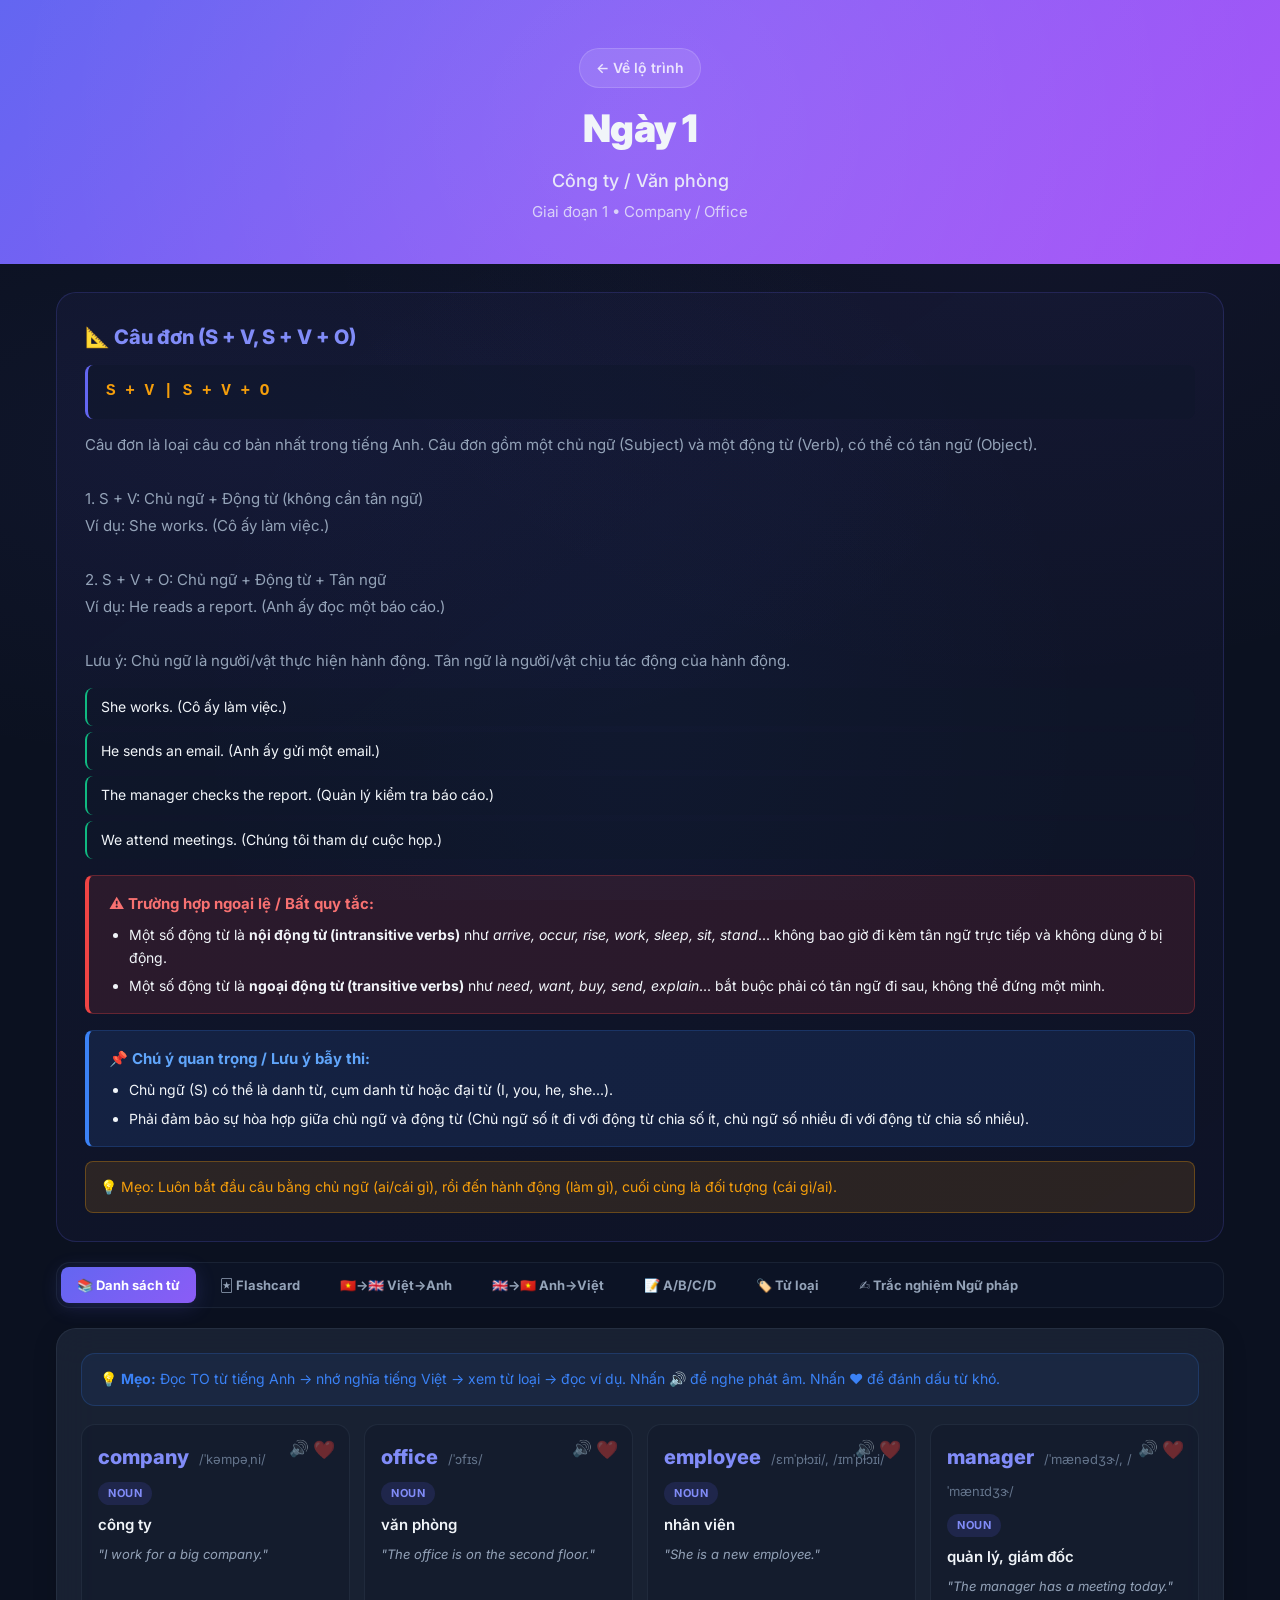
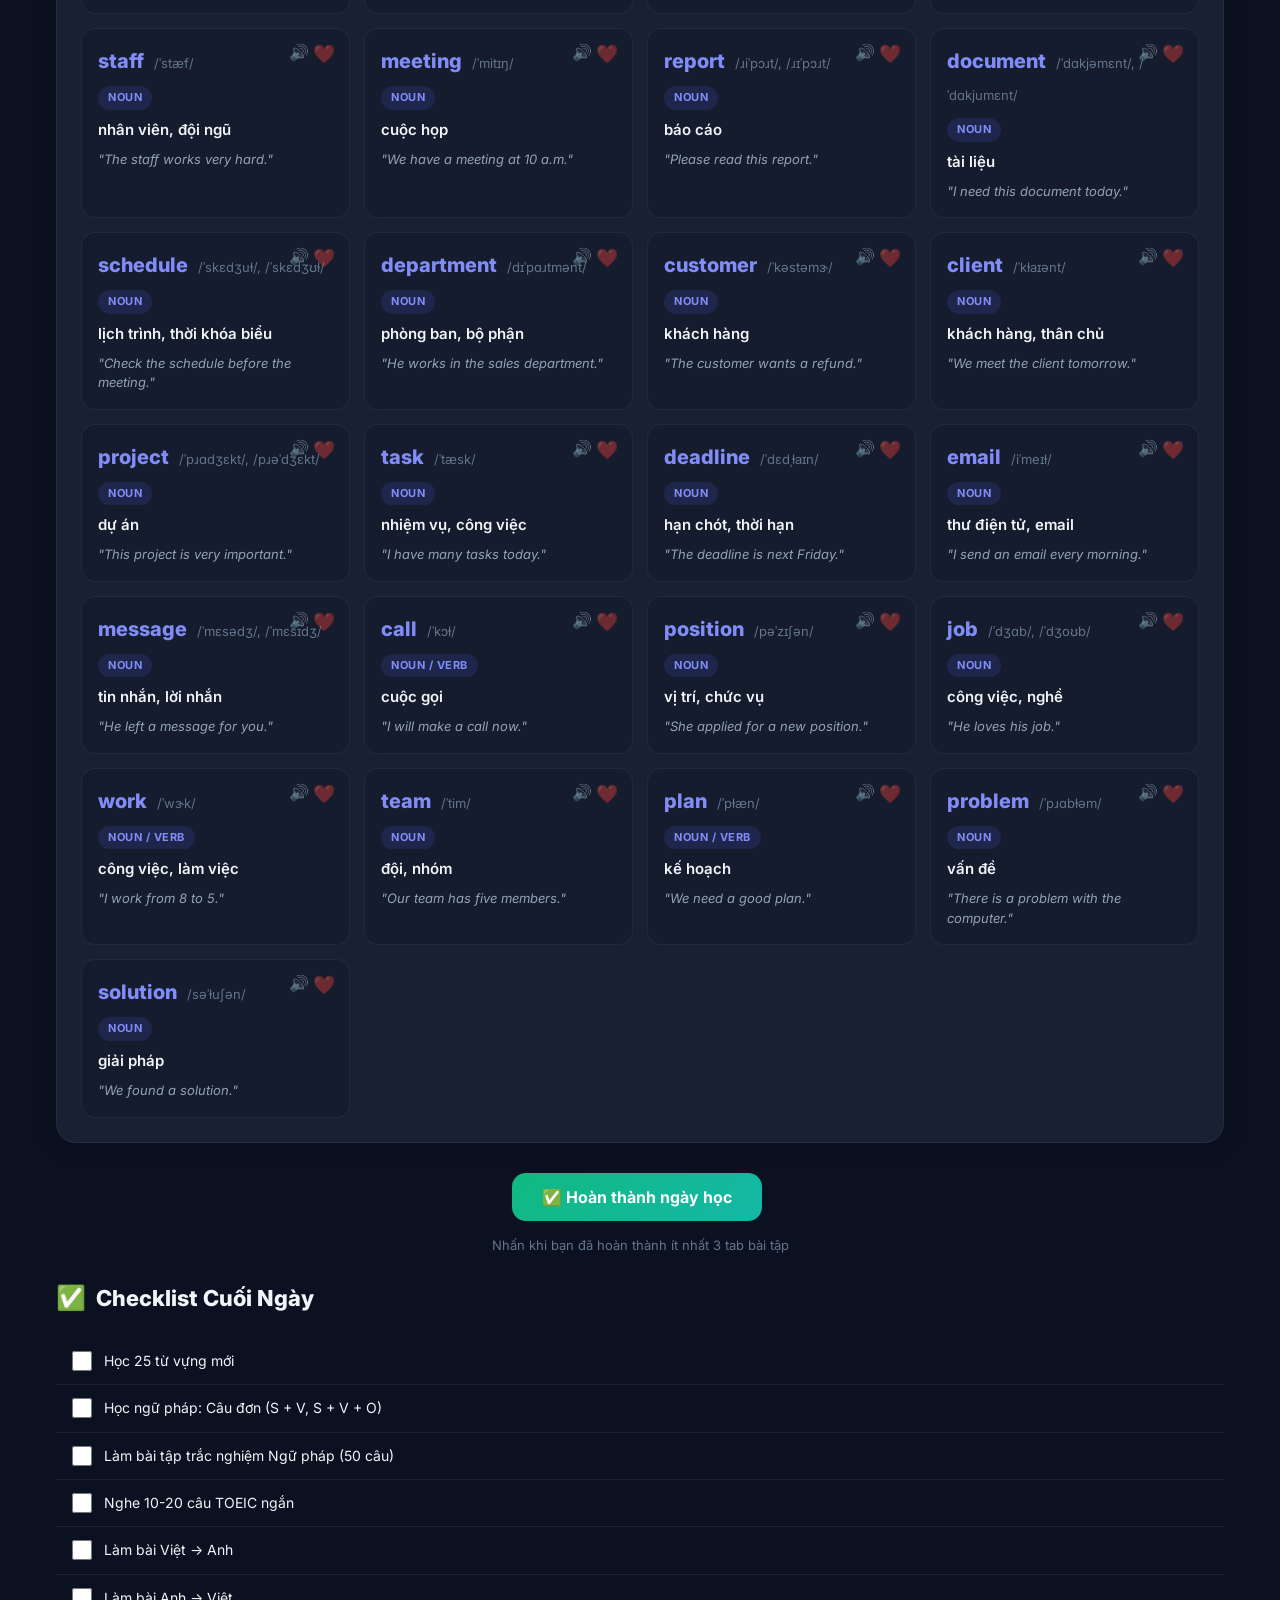
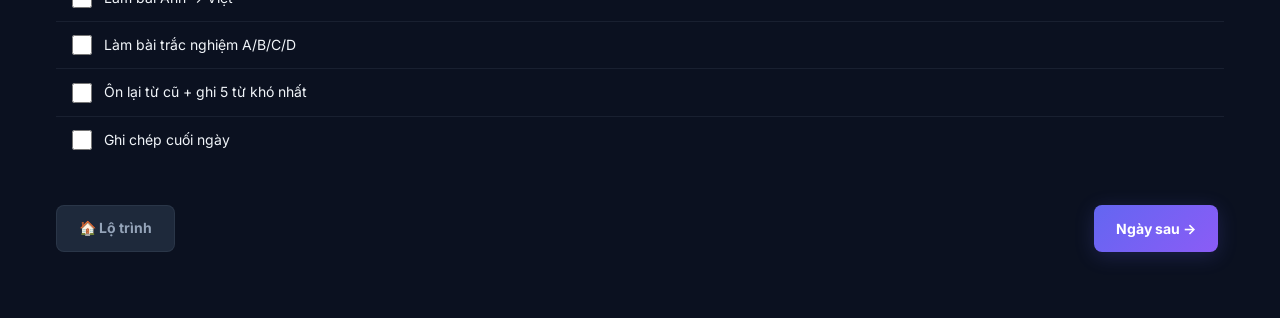
==== commit 947fefaf: "upgrade: Leitner SRS, IPA, TTS pronunciation, and grammar quiz expansions" ====
--- a/index.html
+++ b/index.html
@@ -28,13 +28,24 @@
 
     <!-- Difficult Words Section -->
     <div id="difficultSection" class="difficult-section" style="display:none">
-      <div class="section-title">
+      <div class="section-title" style="margin-bottom:12px;">
         <span class="icon">🔥</span>
-        Kho Từ Khó Thuộc
-        <span class="count" id="difficultCount">0</span>
-        <button class="btn btn-warning btn-sm" onclick="openDifficultReview()" style="margin-left:auto">Ôn ngay</button>
-      </div>
-      <div class="difficult-grid" id="difficultGrid"></div>
+        Kho Từ Khó Thuộc (Leitner SRS)
+        <button class="btn btn-warning btn-sm" id="diffStartBtn" onclick="openDifficultReview()" style="margin-left:auto">Ôn ngay</button>
+      </div>
+
+      <!-- Tabs for SRS -->
+      <div class="tabs" style="margin-bottom:16px; background:rgba(15, 23, 42, 0.3); padding:4px; border-radius:var(--radius); display:flex; gap:8px;">
+        <button class="tab-btn active" id="tabDueBtn" onclick="switchDiffTab('due')" style="flex:1;">
+          Cần ôn ngay (<span id="dueCount">0</span>)
+        </button>
+        <button class="tab-btn" id="tabPendingBtn" onclick="switchDiffTab('pending')" style="flex:1;">
+          Đang ghi nhớ (<span id="pendingCount">0</span>)
+        </button>
+      </div>
+
+      <div id="difficultDueGrid" class="difficult-grid"></div>
+      <div id="difficultPendingGrid" class="difficult-grid" style="display:none;"></div>
     </div>
 
     <!-- Phase 1 -->
@@ -163,7 +174,18 @@
 
     renderStats();
     renderDifficultWords();
-    renderPhases();
+  }
+
+  // ---- TTS SPEAK ----
+  function speakWord(text) {
+    if ('speechSynthesis' in window) {
+      window.speechSynthesis.cancel();
+      const utter = new SpeechSynthesisUtterance(text);
+      utter.lang = 'en-US';
+      utter.rate = 0.85;
+      utter.pitch = 1;
+      window.speechSynthesis.speak(utter);
+    }
   }
 
   // ---- STATS ----
@@ -204,27 +226,151 @@
     `;
   }
 
-  // ---- DIFFICULT WORDS ----
+  // ---- DIFFICULT WORDS (Leitner SRS) ----
+  let countdownTimer = null;
+  let activeDiffTab = 'due';
+
+  function switchDiffTab(tab) {
+    activeDiffTab = tab;
+    document.getElementById('tabDueBtn').classList.toggle('active', tab === 'due');
+    document.getElementById('tabPendingBtn').classList.toggle('active', tab === 'pending');
+    document.getElementById('difficultDueGrid').style.display = tab === 'due' ? 'grid' : 'none';
+    document.getElementById('difficultPendingGrid').style.display = tab === 'pending' ? 'grid' : 'none';
+  }
+
+  function startSRSCountdown() {
+    if (countdownTimer) clearInterval(countdownTimer);
+
+    function updateCountdowns() {
+      const els = document.querySelectorAll('.srs-countdown');
+      const now = new Date().getTime();
+      let hasDueChanged = false;
+
+      els.forEach(el => {
+        const targetStr = el.dataset.time;
+        if (!targetStr) return;
+
+        const target = new Date(targetStr).getTime();
+        const diff = target - now;
+
+        if (diff <= 0) {
+          el.textContent = 'Đến hạn ôn tập!';
+          el.style.color = 'var(--error)';
+          hasDueChanged = true;
+        } else {
+          const hours = Math.floor(diff / (60 * 60 * 1000));
+          const mins = Math.floor((diff % (60 * 60 * 1000)) / (60 * 1000));
+          const secs = Math.floor((diff % (60 * 1000)) / 1000);
+
+          if (hours > 24) {
+            const days = Math.floor(hours / 24);
+            el.textContent = `Ôn lại sau: ${days} ngày ${hours % 24} giờ`;
+          } else if (hours > 0) {
+            el.textContent = `Ôn lại sau: ${hours}h ${mins}m`;
+          } else if (mins > 0) {
+            el.textContent = `Ôn lại sau: ${mins}m ${secs}s`;
+          } else {
+            el.textContent = `Ôn lại sau: ${secs}s`;
+          }
+        }
+      });
+
+      // Dynamically refresh the tabs if a countdown expires and the word becomes due
+      if (hasDueChanged) {
+        clearInterval(countdownTimer);
+        renderDifficultWords();
+      }
+    }
+
+    updateCountdowns();
+    countdownTimer = setInterval(updateCountdowns, 1000);
+  }
+
   function renderDifficultWords() {
     const words = Storage.getDifficultWords();
     const section = document.getElementById('difficultSection');
-    const grid = document.getElementById('difficultGrid');
-    const count = document.getElementById('difficultCount');
+    const dueGrid = document.getElementById('difficultDueGrid');
+    const pendingGrid = document.getElementById('difficultPendingGrid');
 
     if (words.length === 0) {
       section.style.display = 'none';
+      if (countdownTimer) clearInterval(countdownTimer);
       return;
     }
 
     section.style.display = 'block';
-    count.textContent = words.length;
-    grid.innerHTML = words.map(w => `
-      <div class="difficult-card">
-        <div class="difficult-word">${w.word}</div>
-        <div class="difficult-meaning">${w.meaning}</div>
-        <div class="difficult-day">Ngày ${w.day} • Ôn: ${w.reviewCount || 0} lần • Đúng: ${w.correctCount || 0}/3</div>
-      </div>
-    `).join('');
+
+    const now = new Date();
+    const dueWords = words.filter(w => !w.nextReview || new Date(w.nextReview) <= now);
+    const pendingWords = words.filter(w => w.nextReview && new Date(w.nextReview) > now);
+
+    document.getElementById('dueCount').textContent = dueWords.length;
+    document.getElementById('pendingCount').textContent = pendingWords.length;
+
+    // Control "Ôn ngay" button state
+    const startBtn = document.getElementById('diffStartBtn');
+    if (dueWords.length === 0) {
+      startBtn.disabled = true;
+      startBtn.className = 'btn btn-secondary btn-sm';
+      startBtn.textContent = 'Đã hoàn thành';
+      startBtn.style.cursor = 'not-allowed';
+      startBtn.style.opacity = '0.5';
+    } else {
+      startBtn.disabled = false;
+      startBtn.className = 'btn btn-warning btn-sm';
+      startBtn.textContent = 'Ôn ngay';
+      startBtn.style.cursor = 'pointer';
+      startBtn.style.opacity = '1';
+    }
+
+    // Render Due Grid
+    if (dueWords.length === 0) {
+      dueGrid.innerHTML = `
+        <div class="empty-state" style="grid-column: 1/-1; padding: 24px;">
+          <div class="icon" style="font-size:32px;">✅</div>
+          <p style="font-size:14px; margin-top:8px;">Tất cả từ khó đã được ôn tập! Hãy xem tab "Đang ghi nhớ" hoặc quay lại sau.</p>
+        </div>
+      `;
+    } else {
+      dueGrid.innerHTML = dueWords.map(w => `
+        <div class="difficult-card" style="position:relative;">
+          <button class="speak-btn" onclick="speakWord('${w.word}')" title="Phát âm" style="top:10px;right:10px;position:absolute;">🔊</button>
+          <div class="difficult-word">${w.word} <span style="font-size:13px; font-weight:normal; color:var(--text-muted); margin-left:6px;">${w.ipa || ''}</span></div>
+          <div class="difficult-meaning">${w.meaning}</div>
+          <div class="difficult-day" style="display:flex; justify-content:space-between; margin-top:8px; align-items:center;">
+            <span style="font-size:12px; color:var(--text-secondary);">Ngày ${w.day}</span>
+            <span class="badge badge-warning" style="text-transform:none; font-size:11px; padding:3px 8px; border-radius:10px;">Hộp ${w.box || 1} • Chờ ôn</span>
+          </div>
+        </div>
+      `).join('');
+    }
+
+    // Render Pending Grid
+    if (pendingWords.length === 0) {
+      pendingGrid.innerHTML = `
+        <div class="empty-state" style="grid-column: 1/-1; padding: 24px;">
+          <div class="icon" style="font-size:32px;">💡</div>
+          <p style="font-size:14px; margin-top:8px;">Không có từ nào đang chờ ôn tập.</p>
+        </div>
+      `;
+    } else {
+      pendingGrid.innerHTML = pendingWords.map(w => `
+        <div class="difficult-card" style="position:relative; opacity:0.85;">
+          <button class="speak-btn" onclick="speakWord('${w.word}')" title="Phát âm" style="top:10px;right:10px;position:absolute;">🔊</button>
+          <div class="difficult-word">${w.word} <span style="font-size:13px; font-weight:normal; color:var(--text-muted); margin-left:6px;">${w.ipa || ''}</span></div>
+          <div class="difficult-meaning">${w.meaning}</div>
+          <div class="difficult-day" style="display:flex; justify-content:space-between; margin-top:8px; align-items:center; border-bottom:1px solid rgba(255,255,255,0.05); padding-bottom:6px;">
+            <span style="font-size:12px; color:var(--text-secondary);">Ngày ${w.day}</span>
+            <span class="badge badge-success" style="text-transform:none; font-size:11px; padding:3px 8px; border-radius:10px; background:var(--success-bg); color:var(--success); border:1px solid var(--success-border);">Hộp ${w.box || 1} • Đã ôn</span>
+          </div>
+          <div class="srs-countdown" data-time="${w.nextReview}" style="font-size:11px; color:var(--success); font-weight:700; margin-top:6px; text-align:right;">
+            Ôn lại sau: --
+          </div>
+        </div>
+      `).join('');
+    }
+
+    startSRSCountdown();
   }
 
   // ---- PHASES ----
@@ -298,7 +444,8 @@
   }
 
   function openDifficultReview() {
-    diffReviewWords = shuffleArray(Storage.getDifficultWords());
+    const now = new Date();
+    diffReviewWords = shuffleArray(Storage.getDifficultWords().filter(w => !w.nextReview || new Date(w.nextReview) <= now));
     if (diffReviewWords.length === 0) return;
 
     diffIdx = 0;
@@ -371,18 +518,20 @@
     if (ans === w.word.toLowerCase()) {
       diffOk++;
       fb.className = 'abcd-feedback-banner correct';
-      fb.innerHTML = '🎉 Chính xác!';
+      fb.innerHTML = `🎉 Chính xác! <b>${w.word}</b> ${w.ipa || ''} <button class="speak-btn" onclick="speakWord('${w.word}')" style="position:static;font-size:16px;margin-left:8px;vertical-align:middle;display:inline-block;opacity:1;">🔊</button>`;
       inp.style.borderColor = 'var(--success)';
       Storage.updateDifficultWordStats(w.word, true);
     } else {
       fb.className = 'abcd-feedback-banner wrong';
-      fb.innerHTML = `❌ Chưa chính xác! Đáp án: <b>${w.word}</b>`;
+      fb.innerHTML = `❌ Chưa chính xác! Đáp án: <b>${w.word}</b> ${w.ipa || ''} <button class="speak-btn" onclick="speakWord('${w.word}')" style="position:static;font-size:16px;margin-left:8px;vertical-align:middle;display:inline-block;opacity:1;">🔊</button>`;
       inp.style.borderColor = 'var(--error)';
       diffBad.push(w);
       Storage.updateDifficultWordStats(w.word, false);
     }
 
     inp.disabled = true;
+    speakWord(w.word);
+
     document.getElementById('diffScoreOk').textContent = `✓ ${diffOk}`;
     document.getElementById('diffScoreNo').textContent = `✗ ${diffBad.length}`;
 
@@ -405,13 +554,15 @@
     const fb = document.getElementById('diffFb');
 
     fb.className = 'abcd-feedback-banner wrong';
-    fb.innerHTML = `⏭️ Đã bỏ qua. Đáp án: <b>${w.word}</b>`;
+    fb.innerHTML = `⏭️ Đã bỏ qua. Đáp án: <b>${w.word}</b> ${w.ipa || ''} <button class="speak-btn" onclick="speakWord('${w.word}')" style="position:static;font-size:16px;margin-left:8px;vertical-align:middle;display:inline-block;opacity:1;">🔊</button>`;
     if (inp) {
       inp.style.borderColor = 'var(--error)';
       inp.disabled = true;
     }
     diffBad.push(w);
     Storage.updateDifficultWordStats(w.word, false);
+
+    speakWord(w.word);
 
     document.getElementById('diffScoreNo').textContent = `✗ ${diffBad.length}`;
 
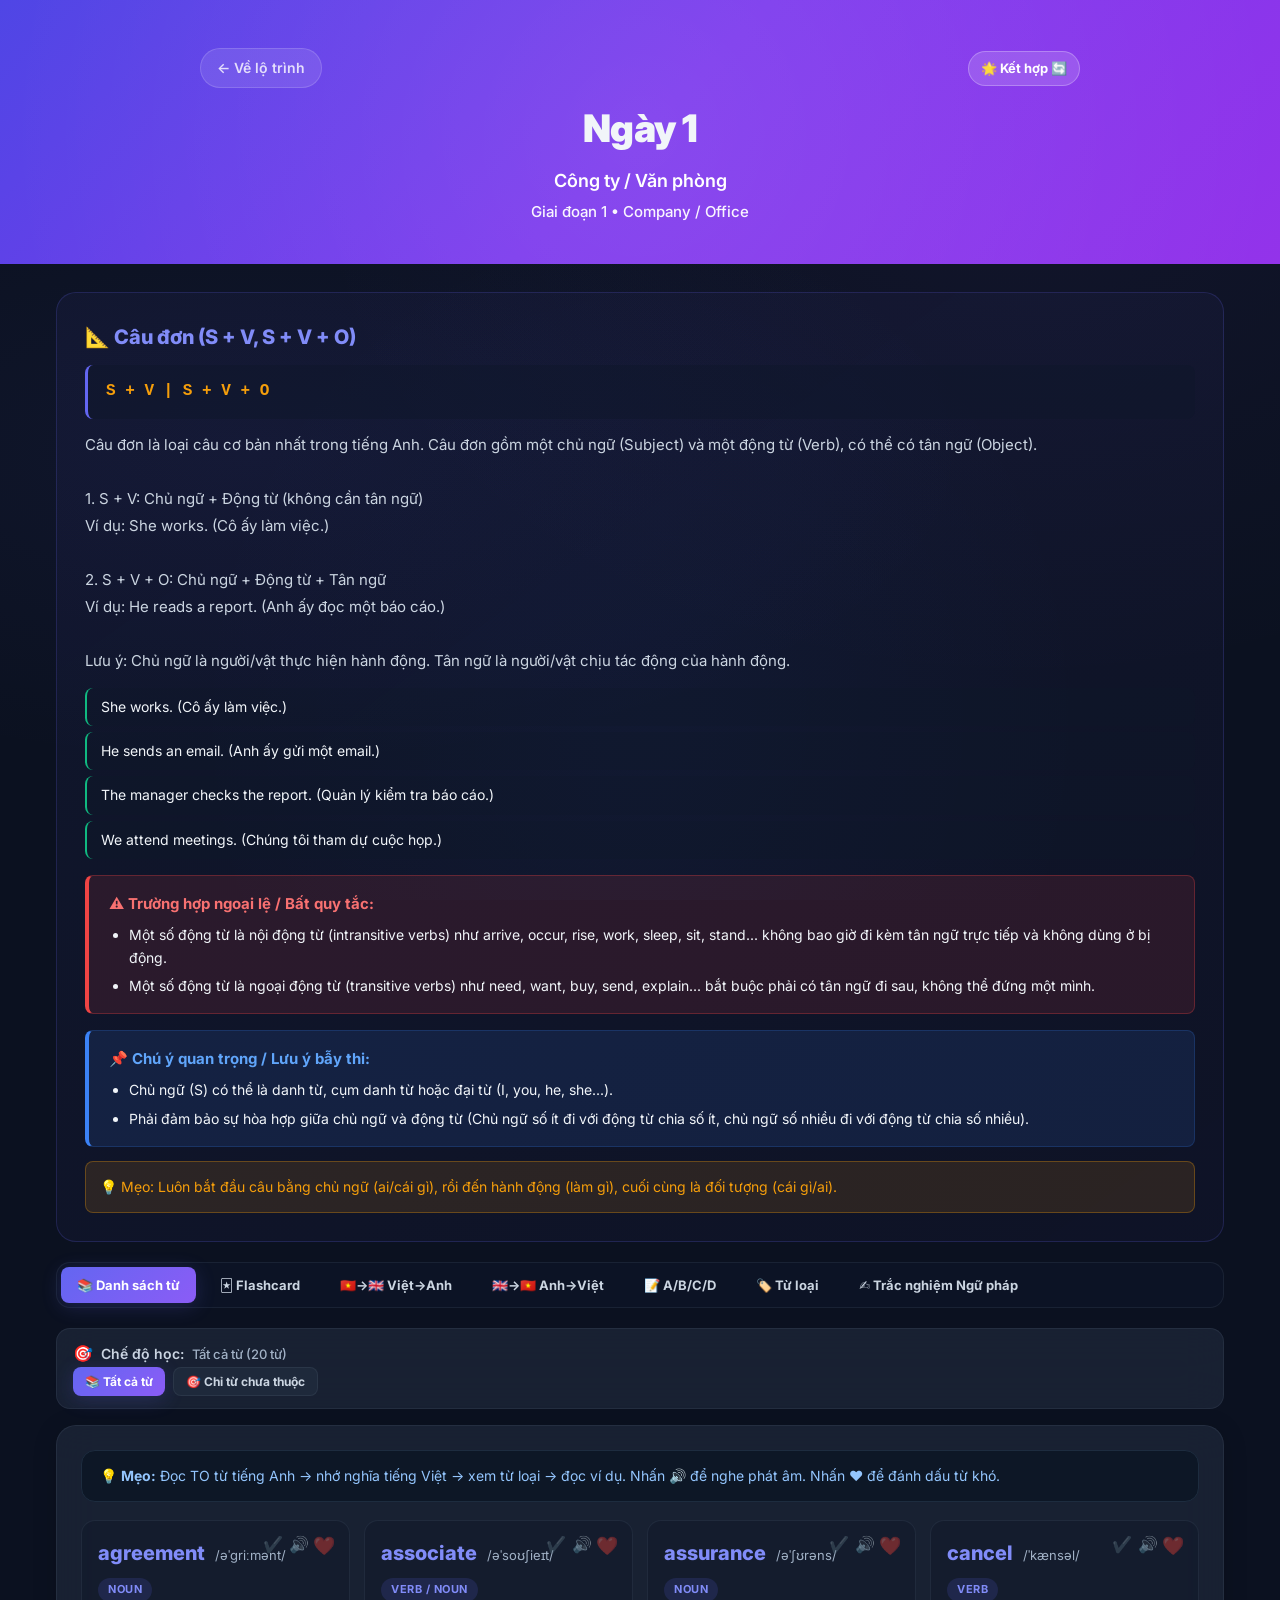
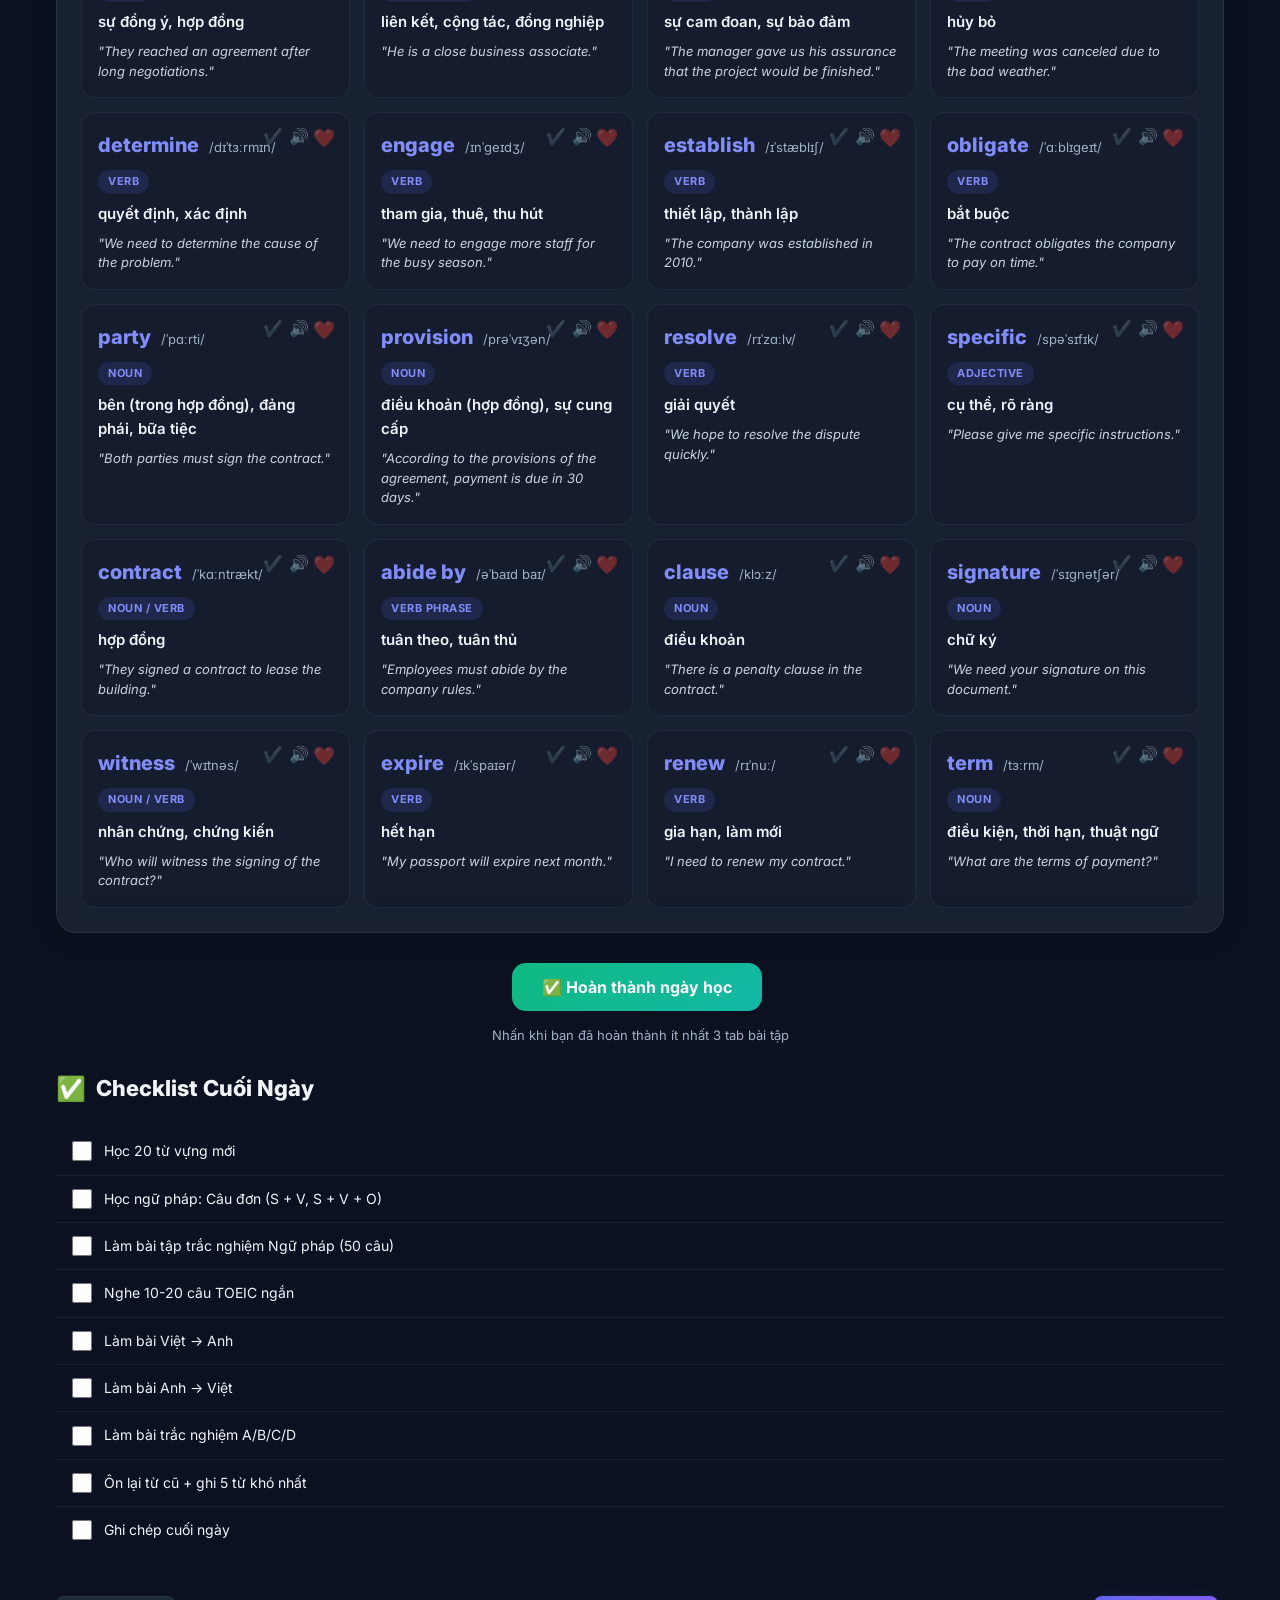
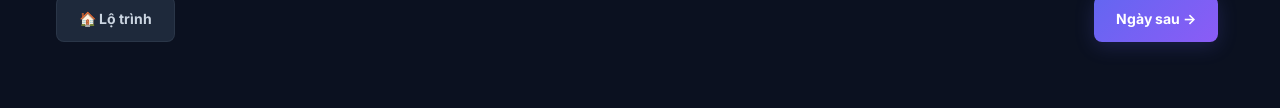
==== commit d8d01a4d: "Feat: restructure grammar curriculum, add independent tracks, and enrich grammar visualizations" ====
--- a/index.html
+++ b/index.html
@@ -15,15 +15,46 @@
   </header>
 
   <div class="container">
+    <!-- Learning Track Selector -->
+    <div class="track-selector" style="margin-bottom: 24px; padding: 16px; border-radius: var(--radius); border: 1px solid var(--border); background: var(--bg-card); display: flex; align-items: center; justify-content: space-between; gap: 16px; flex-wrap: wrap; backdrop-filter: blur(20px);">
+      <div style="display: flex; align-items: center; gap: 8px;">
+        <span style="font-size: 20px;">🛣️</span>
+        <span style="font-weight: 700; font-size: 15px; color: var(--text-primary);">Lộ trình học đang chọn:</span>
+      </div>
+      <div style="display: flex; gap: 8px; flex-wrap: wrap;">
+        <button class="btn btn-sm btn-primary" id="track_combo" onclick="changeTrack('combo')" style="margin: 0; padding: 8px 16px; font-size: 13px; font-weight:700;">🌟 Kết hợp (Từ + Ngữ pháp)</button>
+        <button class="btn btn-sm btn-secondary" id="track_vocab" onclick="changeTrack('vocab')" style="margin: 0; padding: 8px 16px; font-size: 13px; font-weight:700;">📚 Chỉ học Từ vựng</button>
+        <button class="btn btn-sm btn-secondary" id="track_grammar" onclick="changeTrack('grammar')" style="margin: 0; padding: 8px 16px; font-size: 13px; font-weight:700;">📐 Chỉ học Ngữ pháp</button>
+      </div>
+    </div>
+
     <!-- Stats -->
     <div class="stats-grid" id="statsGrid"></div>
 
     <!-- Review All Button -->
-    <div class="text-center mb-lg" style="padding:8px 0 16px">
-      <a href="review-all.html" class="btn btn-primary btn-lg" style="font-size:17px;padding:16px 36px;border-radius:var(--radius);text-decoration:none">
-        📖 Ôn Tất Cả Từ Vựng Đã Học
+    <!-- Review All Button -->
+    <div class="text-center mb-lg" style="padding:8px 0 16px; display:flex; flex-direction:column; align-items:center; gap:12px;">
+      <div style="display:flex; justify-content:center; gap:16px; flex-wrap:wrap; width:100%">
+        <a href="review-all.html" class="btn btn-primary btn-lg" style="font-size:17px;padding:16px 36px;border-radius:var(--radius);text-decoration:none; margin:0">
+          📖 Ôn Tất Cả Từ Vựng Đã Học
+        </a>
+        <a href="topics.html" class="btn btn-success btn-lg" style="font-size:17px;padding:16px 36px;border-radius:var(--radius);text-decoration:none; margin:0">
+          🗂️ Học Từ Vựng Theo Chủ Đề
+        </a>
+        <a href="toeic-listening-vocab.html" class="btn btn-info btn-lg" style="font-size:17px;padding:16px 36px;border-radius:var(--radius);text-decoration:none; margin:0">
+          🎧 Từ Vựng TOEIC Part 1-4
+        </a>
+        <a href="toeic-reading-vocab.html" class="btn btn-danger btn-lg" style="font-size:17px;padding:16px 36px;border-radius:var(--radius);text-decoration:none; margin:0">
+          📖 Từ Vựng TOEIC Part 5-7
+        </a>
+      </div>
+      <p class="text-muted" style="font-size:13px; margin:0">Ôn tập tổng hợp từ vựng hoặc lựa chọn học theo nhóm chủ đề riêng biệt</p>
+    </div>
+
+    <div class="text-center mb-lg">
+      <a href="toeic-part5.html" class="btn btn-warning btn-lg" style="font-size:17px;padding:16px 36px;border-radius:var(--radius);text-decoration:none">
+        📝 Luyện TOEIC Part 5 - 30 Ngày
       </a>
-      <p class="text-muted mt-sm" style="font-size:13px">Ôn tập tổng hợp toàn bộ từ vựng từ mọi ngày</p>
     </div>
 
     <!-- Difficult Words Section -->
@@ -54,7 +85,7 @@
         <span class="phase-badge">GĐ 1</span>
         <span class="phase-title">Vừa Code Vừa Xây Nền (17 ngày)</span>
         <span class="phase-progress" id="phase1Progress">0/17</span>
-        <span id="phase1Arrow">▼</span>
+        <span id="phase1Arrow">▲</span>
       </div>
       <div class="day-grid" id="phase1Grid"></div>
     </div>
@@ -172,8 +203,32 @@
       return;
     }
 
+    updateTrackUI();
     renderStats();
     renderDifficultWords();
+    renderPhases();
+  }
+
+  function updateTrackUI() {
+    const track = Storage.getLearningTrack();
+    ['combo', 'vocab', 'grammar'].forEach(t => {
+      const btn = document.getElementById('track_' + t);
+      if (btn) {
+        if (t === track) {
+          btn.className = 'btn btn-sm btn-primary';
+        } else {
+          btn.className = 'btn btn-sm btn-secondary';
+        }
+      }
+    });
+  }
+
+  function changeTrack(track) {
+    Storage.setLearningTrack(track);
+    updateTrackUI();
+    renderStats();
+    renderDifficultWords();
+    renderPhases();
   }
 
   // ---- TTS SPEAK ----
@@ -394,6 +449,8 @@
       document.getElementById(phase.progressId).textContent = `${completed}/${total}`;
 
       const grid = document.getElementById(phase.gridId);
+      const track = Storage.getLearningTrack();
+      
       grid.innerHTML = days.map(d => {
         const isCompleted = Storage.isDayCompleted(d.day);
         const isCurrent = Storage.getCurrentDay() === d.day;
@@ -408,12 +465,21 @@
 
         const href = isAccessible ? `learn.html?day=${d.day}` : '#';
 
+        let metaLabel = '';
+        if (track === 'grammar') {
+          metaLabel = d.grammar && d.grammar.title && !d.isReview ? '<span>📐 Ngữ pháp</span>' : '<span>📝 Ôn tập</span>';
+        } else if (track === 'vocab') {
+          metaLabel = d.isReview ? '<span>📝 Ôn tập</span>' : `<span>📚 ${wordCount} từ</span>`;
+        } else {
+          metaLabel = d.isReview ? '<span>📝 Ôn tập</span>' : `<span>📚 ${wordCount} từ ${d.grammar && d.grammar.title ? '+ 📐' : ''}</span>`;
+        }
+
         return `
           <a class="${cls}" href="${href}" ${!isAccessible ? 'onclick="return false"' : ''}>
             <div class="day-number">Ngày ${d.day}</div>
             <div class="day-topic">${d.topic}</div>
             <div class="day-meta">
-              ${d.isReview ? '<span>📝 Ôn tập</span>' : `<span>📚 ${wordCount} từ</span>`}
+              ${metaLabel}
               ${isCompleted ? '<span>✅</span>' : isCurrent ? '<span>👉 Hiện tại</span>' : !isAccessible ? '<span>🔒</span>' : ''}
             </div>
           </a>
--- a/style.css
+++ b/style.css
@@ -12,15 +12,15 @@
   --border-accent: rgba(99, 102, 241, 0.4);
 
   --text: #f1f5f9;
-  --text-secondary: #94a3b8;
-  --text-muted: #64748b;
+  --text-secondary: #cbd5e1;
+  --text-muted: #a2b2c6;
   --text-inverse: #0f172a;
 
   --accent: #6366f1;
   --accent-hover: #818cf8;
   --accent-dark: #4f46e5;
   --accent-gradient: linear-gradient(135deg, #6366f1, #8b5cf6);
-  --accent-gradient-wide: linear-gradient(135deg, #6366f1, #8b5cf6, #a855f7);
+  --accent-gradient-wide: linear-gradient(135deg, #4f46e5, #7c3aed, #9333ea);
   --accent-glow: 0 4px 24px rgba(99, 102, 241, 0.3);
 
   --success: #10b981;
@@ -109,15 +109,16 @@
 }
 .header p {
   font-size: clamp(14px, 3vw, 18px);
-  opacity: 0.9;
+  color: #ffffff;
+  position: relative;
+  font-weight: 600;
+}
+.header .subtitle {
+  font-size: clamp(12px, 2.5vw, 15px);
+  color: rgba(255, 255, 255, 0.95);
+  margin-top: 4px;
   position: relative;
   font-weight: 500;
-}
-.header .subtitle {
-  font-size: clamp(12px, 2.5vw, 15px);
-  opacity: 0.75;
-  margin-top: 4px;
-  position: relative;
 }
 .header-nav {
   position: relative;
@@ -516,12 +517,38 @@
   color: var(--error);
   animation: heartBeat 0.4s ease;
 }
+.word-card .mark-mastered {
+  position: absolute;
+  top: 10px;
+  right: 62px;
+  background: none;
+  border: none;
+  font-size: 16px;
+  cursor: pointer;
+  opacity: 0.4;
+  transition: var(--transition);
+  padding: 4px;
+  z-index: 1;
+}
+.word-card .mark-mastered:hover {
+  opacity: 1;
+  transform: scale(1.15);
+}
+.word-card .mark-mastered.marked {
+  opacity: 1;
+}
+.word-card.mastered {
+  border-color: rgba(16, 185, 129, 0.4) !important;
+  background: rgba(16, 185, 129, 0.04) !important;
+  box-shadow: 0 4px 20px rgba(16, 185, 129, 0.05);
+}
 @keyframes heartBeat {
   0% { transform: scale(1); }
   30% { transform: scale(1.3); }
   60% { transform: scale(0.9); }
   100% { transform: scale(1); }
 }
+
 
 /* Speak Button (TTS) */
 .speak-btn {
@@ -735,6 +762,10 @@
   background: linear-gradient(135deg, #f59e0b, #f97316);
   color: white;
 }
+.btn-info {
+  background: linear-gradient(135deg, #3b82f6, #06b6d4);
+  color: white;
+}
 .btn-danger {
   background: linear-gradient(135deg, #ef4444, #dc2626);
   color: white;
@@ -766,7 +797,7 @@
   width: 0;
   background: var(--accent-gradient);
   border-radius: var(--radius-full);
-  transition: width 0.6s cubic-bezier(0.4, 0, 0.2, 1);
+  transition: none;
   position: relative;
 }
 .progress-bar::after {
@@ -1045,29 +1076,29 @@
 /*          NOTE / TIP            */
 /* ============================== */
 .note {
-  background: rgba(59, 130, 246, 0.08);
-  border: 1px solid rgba(59, 130, 246, 0.2);
+  background: #0d1726;
+  border: 1px solid #1d2c3f;
   border-radius: var(--radius);
   padding: 14px 18px;
   margin-bottom: 18px;
   font-size: 14px;
-  color: var(--info);
+  color: #93c5fd;
   line-height: 1.6;
 }
 .note.warning {
-  background: var(--warning-bg);
-  border-color: var(--warning-border);
-  color: var(--warning);
+  background: #1e160a;
+  border-color: #30230f;
+  color: #ffe0b2;
 }
 .note.success {
-  background: var(--success-bg);
-  border-color: var(--success-border);
-  color: var(--success);
+  background: #0c1e15;
+  border-color: #122e20;
+  color: #a7f3d0;
 }
 .note.error {
-  background: var(--error-bg);
-  border-color: var(--error-border);
-  color: var(--error);
+  background: #1e0f11;
+  border-color: #30161a;
+  color: #fecdd3;
 }
 
 /* ============================== */
@@ -1097,6 +1128,82 @@
 .mode-box input[type="radio"] {
   width: auto;
   accent-color: var(--accent);
+}
+
+.word-usage {
+  margin-top: 10px;
+  padding: 10px 12px;
+  border-left: 3px solid var(--accent);
+  border-radius: 8px;
+  background: rgba(99, 102, 241, 0.08);
+  color: var(--text-secondary);
+  font-size: 12px;
+  line-height: 1.55;
+}
+
+.word-usage b { color: var(--accent-hover); }
+
+.example-toggle {
+  margin-top: 10px;
+  padding: 7px 10px;
+  border: 1px solid var(--border);
+  border-radius: 8px;
+  background: rgba(16, 185, 129, 0.08);
+  color: var(--success);
+  cursor: pointer;
+  font-size: 12px;
+  font-weight: 700;
+}
+
+.example-detail {
+  margin-top: 8px;
+  padding: 10px;
+  border-radius: 8px;
+  background: rgba(16, 185, 129, 0.07);
+  color: var(--text-secondary);
+  font-size: 12px;
+  line-height: 1.6;
+}
+
+.mastery-badge {
+  display: inline-flex;
+  width: fit-content;
+  margin-top: 10px;
+  padding: 4px 9px;
+  border-radius: 999px;
+  font-size: 11px;
+  font-weight: 800;
+}
+.mastery-new { background: rgba(148,163,184,.15); color: var(--text-muted); }
+.mastery-learning { background: rgba(59,130,246,.15); color: #60a5fa; }
+.mastery-struggling { background: rgba(239,68,68,.15); color: #f87171; }
+.mastery-mastered { background: rgba(16,185,129,.15); color: #34d399; }
+.mastery-due { background: rgba(245,158,11,.15); color: #fbbf24; }
+
+.context-option {
+  display: block;
+  width: 100%;
+  margin-top: 9px;
+  text-align: left;
+}
+
+.feedback-explanation {
+  margin-top: 8px;
+  font-size: 13px;
+  line-height: 1.55;
+}
+
+.dictation-play {
+  display: block;
+  margin: 16px auto;
+  padding: 14px 24px;
+  border: 1px solid var(--border-accent);
+  border-radius: 999px;
+  background: rgba(99,102,241,.14);
+  color: var(--accent-hover);
+  cursor: pointer;
+  font-size: 17px;
+  font-weight: 800;
 }
 
 /* ============================== */
@@ -1113,11 +1220,11 @@
   text-transform: uppercase;
   letter-spacing: 0.5px;
 }
-.badge-success { background: var(--success-bg); color: var(--success); border: 1px solid var(--success-border); }
-.badge-warning { background: var(--warning-bg); color: var(--warning); border: 1px solid var(--warning-border); }
-.badge-error { background: var(--error-bg); color: var(--error); border: 1px solid var(--error-border); }
-.badge-info { background: var(--info-bg); color: var(--info); }
-.badge-locked { background: var(--locked-bg); color: var(--locked); }
+.badge-success { background: #064e3b; color: #a7f3d0; border: 1px solid #047857; }
+.badge-warning { background: #451a03; color: #fde68a; border: 1px solid #78350f; }
+.badge-error { background: #4c0519; color: #fecdd3; border: 1px solid #9f1239; }
+.badge-info { background: #1e3a8a; color: #93c5fd; }
+.badge-locked { background: #1e293b; color: #94a3b8; border: 1px solid rgba(255,255,255,0.05); }
 
 /* ============================== */
 /*          MODAL                 */
@@ -1225,7 +1332,7 @@
 /* ============================== */
 @media (max-width: 768px) {
   .header { padding: 32px 16px 28px; }
-  .container { padding: 16px 12px; }
+  .container { padding: 16px 16px; }
   .stats-grid { grid-template-columns: repeat(2, 1fr); gap: 10px; }
   .stat-card { padding: 16px 12px; }
   .stat-value { font-size: 24px; }
@@ -1536,6 +1643,30 @@
   border: 1px solid var(--border);
 }
 
+/* ====================================================
+   Word Formula Card styles
+   ==================================================== */
+.word-formula {
+  margin-top: 12px;
+  padding: 10px 14px;
+  background: rgba(15, 23, 42, 0.4);
+  border-left: 3px solid var(--accent);
+  border-radius: var(--radius-sm);
+  font-size: 12.5px;
+  color: var(--text-secondary);
+  line-height: 1.5;
+  text-align: left;
+}
+.word-formula-title {
+  font-weight: 700;
+  color: var(--accent-hover);
+  margin-bottom: 6px;
+  display: flex;
+  align-items: center;
+  gap: 6px;
+  font-size: 13px;
+}
+
 @media (max-width: 768px) {
   .quiz-summary-stats { grid-template-columns: repeat(3, 1fr); gap: 8px; }
   .quiz-summary-stat { padding: 12px; }
